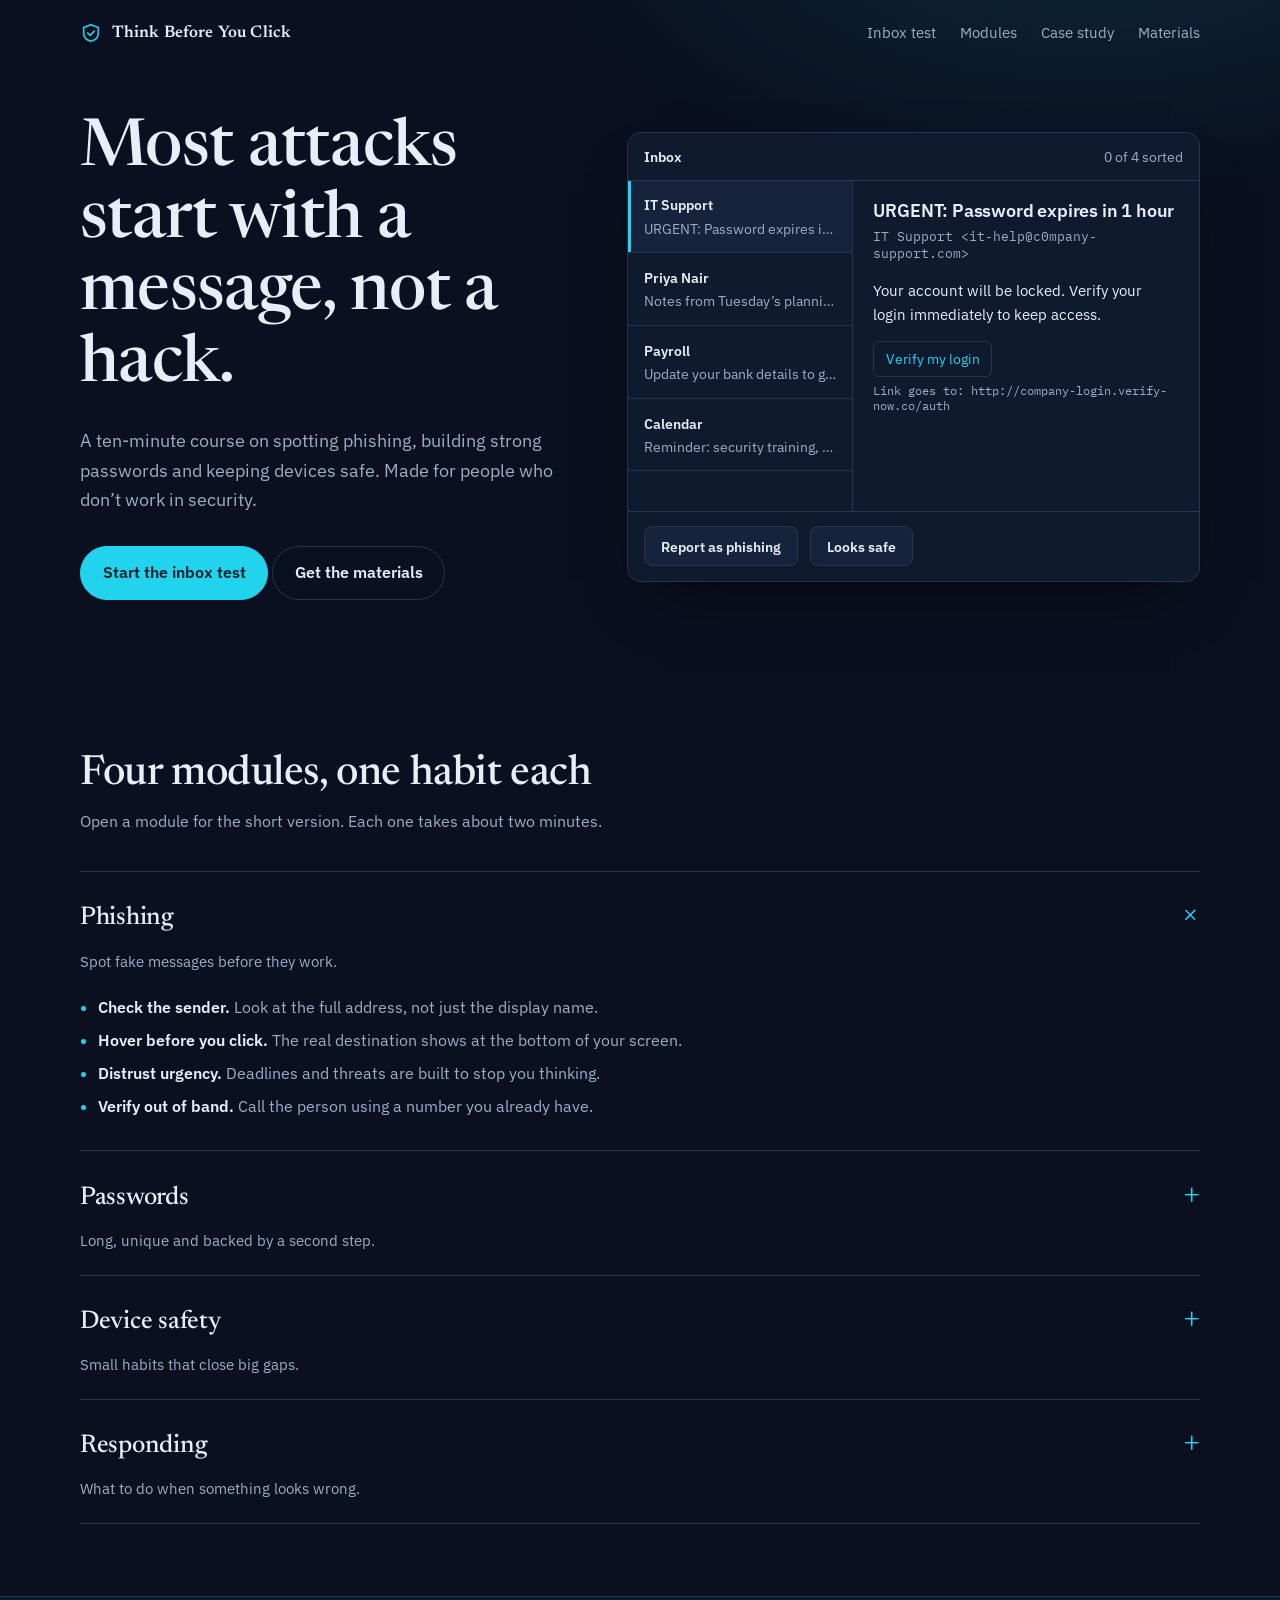
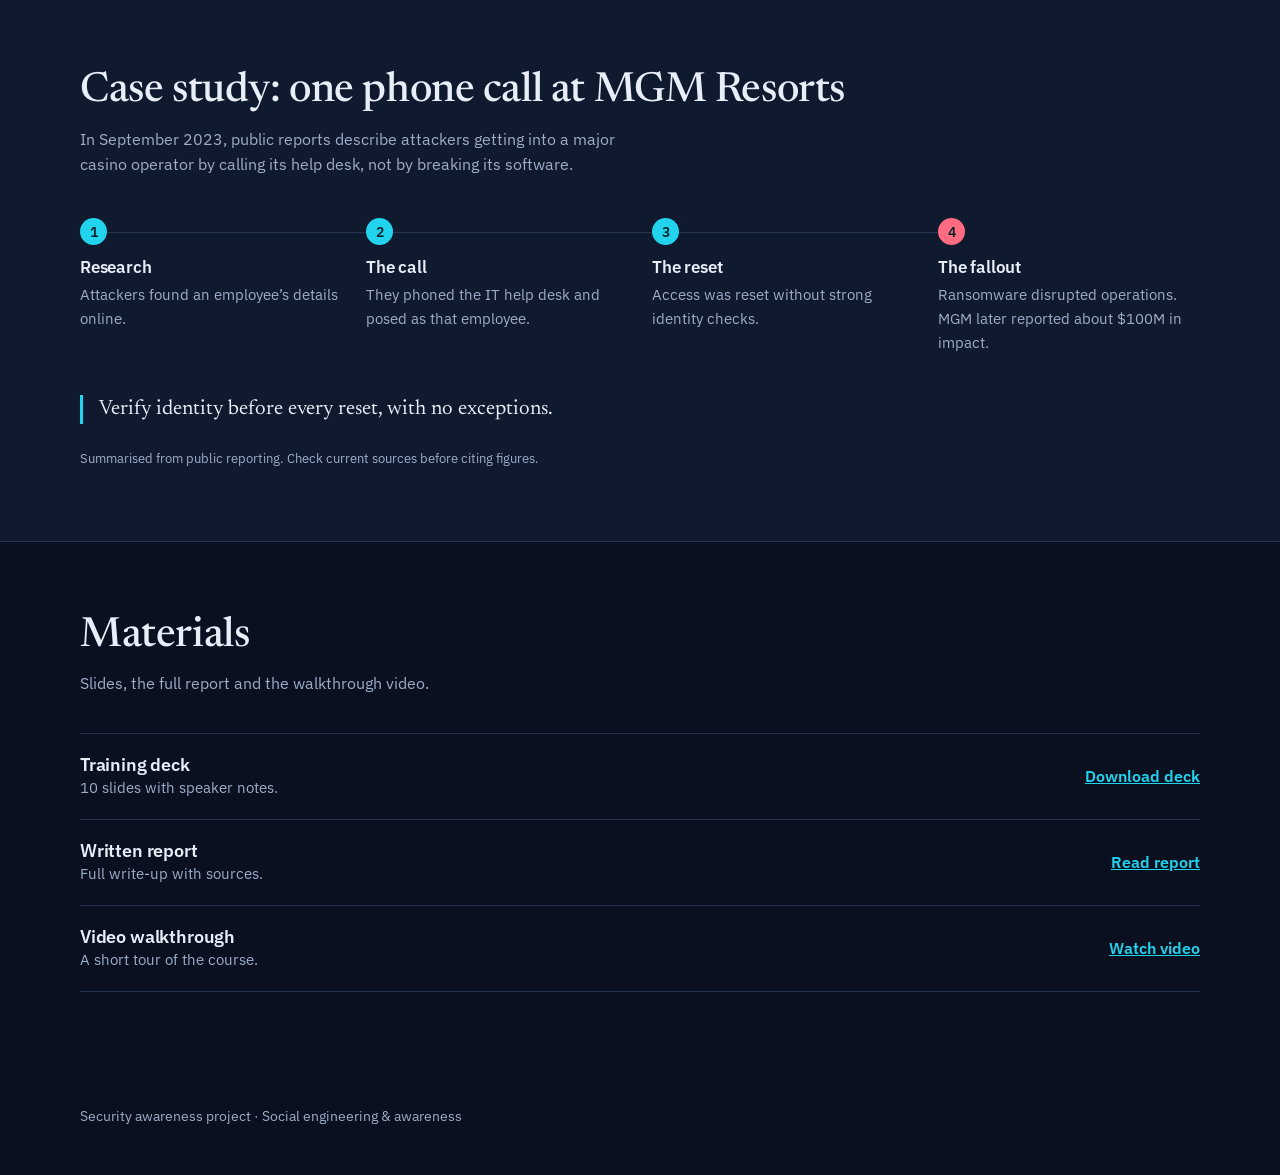
==== index.html @ d7dfd29e "Add files via upload" ====
<!DOCTYPE html>
<html lang="en">
<head>
<meta charset="utf-8">
<meta name="viewport" content="width=device-width, initial-scale=1">
<title>Think Before You Click · Security Awareness Training</title>
<meta name="description" content="A 10-minute security awareness course on phishing, passwords and device safety, built for non-technical teams.">
<link rel="preconnect" href="https://fonts.googleapis.com">
<link rel="preconnect" href="https://fonts.gstatic.com" crossorigin>
<link href="https://fonts.googleapis.com/css2?family=IBM+Plex+Mono:wght@400;500&family=IBM+Plex+Sans:wght@400;500;600&family=Newsreader:opsz,wght@6..72,400;6..72,500;6..72,600&display=swap" rel="stylesheet">
<style>
:root{
  --ink:#0A1020; --panel:#101A2F; --raise:#16233D; --line:#25344F;
  --text:#E8EEF8; --muted:#9DADC8; --cyan:#22D3EE; --warn:#FF6B81; --ok:#3DDC97;
  --serif:"Newsreader",Georgia,serif; --sans:"IBM Plex Sans",system-ui,-apple-system,"Segoe UI",sans-serif; --mono:"IBM Plex Mono",ui-monospace,Menlo,Consolas,monospace;
  color-scheme:dark;
}
*{box-sizing:border-box;margin:0}
html{scroll-behavior:smooth}
body{background:var(--ink);color:var(--text);font:400 1rem/1.6 var(--sans);-webkit-font-smoothing:antialiased}
body::before{content:"";position:fixed;inset:0;pointer-events:none;background:radial-gradient(60rem 30rem at 85% -10%,rgba(34,211,238,.12),transparent 60%)}
a{color:inherit}
:focus-visible{outline:2px solid var(--cyan);outline-offset:3px;border-radius:4px}
.wrap{width:min(1120px,100% - 2.5rem);margin-inline:auto;position:relative}
header.top{padding:1.25rem 0}
header.top .wrap{display:flex;justify-content:space-between;align-items:center;gap:1rem;flex-wrap:wrap}
.brand{font:600 1.05rem var(--serif);letter-spacing:.01em;text-decoration:none;display:flex;gap:.6rem;align-items:center}
.brand svg{width:22px;height:22px;color:var(--cyan)}
nav a{color:var(--muted);text-decoration:none;margin-left:1.5rem;font-size:.95rem}
nav a:hover{color:var(--text)}
h1,h2,h3{font-family:var(--serif);font-weight:500;letter-spacing:-.01em;line-height:1.1}
h1{font-size:clamp(2.5rem,5.4vw,4.1rem);max-width:15ch}
h2{font-size:clamp(1.9rem,3.4vw,2.6rem);margin-bottom:.75rem}
.lede{color:var(--muted);font-size:1.15rem;max-width:46ch;margin:1.5rem 0 2rem}
.btn{display:inline-block;padding:.8rem 1.35rem;border-radius:999px;font-weight:600;text-decoration:none;border:1px solid var(--line);transition:background .2s,border-color .2s}
.btn.primary{background:var(--cyan);color:#04202A;border-color:var(--cyan)}
.btn.primary:hover{background:#5BE3F5}
.btn:not(.primary):hover{border-color:var(--cyan)}
.hero{display:grid;grid-template-columns:minmax(0,1fr) minmax(0,1.15fr);gap:3rem;align-items:center;padding:3rem 0 5rem}
section{padding:4.5rem 0}
.sub{color:var(--muted);max-width:56ch;margin-bottom:2.25rem}

/* inbox */
.mail{background:var(--panel);border:1px solid var(--line);border-radius:14px;overflow:hidden;box-shadow:0 30px 60px -30px rgba(0,0,0,.7)}
.mail-head{display:flex;justify-content:space-between;padding:.75rem 1rem;border-bottom:1px solid var(--line);font-size:.9rem;color:var(--muted)}
.mail-head b{color:var(--text);font-weight:600}
.mail-main{display:grid;grid-template-columns:minmax(0,.85fr) minmax(0,1.3fr);min-height:330px}
#list{list-style:none;padding:0;border-right:1px solid var(--line)}
#list button{all:unset;box-sizing:border-box;display:block;width:100%;padding:.8rem 1rem;cursor:pointer;border-bottom:1px solid var(--line);font-size:.9rem}
#list button:hover{background:var(--raise)}
#list button[aria-selected="true"]{background:var(--raise);box-shadow:inset 3px 0 var(--cyan)}
#list b{display:block;font-weight:600}
#list span{color:var(--muted);display:block;white-space:nowrap;overflow:hidden;text-overflow:ellipsis}
#list em{font-style:normal;font-size:.8rem;font-weight:600}
#list .right{color:var(--ok)} #list .wrong{color:var(--warn)}
#view{padding:1.1rem 1.25rem}
#view h3{font:600 1.15rem var(--sans);margin-bottom:.35rem}
.addr{font:400 .8rem var(--mono);color:var(--muted);margin-bottom:1rem;overflow-wrap:anywhere}
.addr.hl,.target.hl{color:var(--warn)}
#view p{font-size:.95rem;margin-bottom:.9rem}
.link{display:inline-block;padding:.35rem .7rem;border:1px solid var(--line);border-radius:6px;font-size:.9rem;color:var(--cyan);margin-bottom:.4rem}
.target{font:400 .75rem var(--mono);color:var(--muted);overflow-wrap:anywhere}
.actions{display:flex;gap:.75rem;padding:.9rem 1rem;border-top:1px solid var(--line);flex-wrap:wrap}
.actions button{font:600 .9rem var(--sans);padding:.6rem 1rem;border-radius:8px;border:1px solid var(--line);background:var(--raise);color:var(--text);cursor:pointer}
.actions button:hover:not(:disabled){border-color:var(--cyan)}
.actions button:disabled{opacity:.4;cursor:not-allowed}
#feedback{padding:0 1.25rem;max-height:0;overflow:hidden;font-size:.92rem;transition:max-height .35s ease,padding .35s ease;background:var(--raise)}
#feedback.open{max-height:300px;padding:1rem 1.25rem}
#feedback strong.good{color:var(--ok)} #feedback strong.bad{color:var(--warn)}
#feedback ul{margin:.5rem 0 .75rem 1.1rem;color:var(--muted)}
#next{font:600 .88rem var(--sans);background:none;border:0;color:var(--cyan);cursor:pointer;padding:0;text-decoration:underline;text-underline-offset:3px}

/* modules */
.mods{border-top:1px solid var(--line)}
details{border-bottom:1px solid var(--line)}
summary{list-style:none;cursor:pointer;display:grid;grid-template-columns:minmax(0,1fr) auto;gap:1rem;padding:1.4rem 0;align-items:baseline}
summary::-webkit-details-marker{display:none}
summary h3{font-size:1.6rem}
summary small{color:var(--muted);font-size:.95rem;grid-row:2}
summary::after{content:"+";grid-row:1/3;grid-column:2;font:300 1.8rem var(--sans);color:var(--cyan);transition:transform .25s}
details[open] summary::after{transform:rotate(45deg)}
details ul{padding:0 0 1.5rem 1.1rem;max-width:62ch;color:var(--muted)}
details li{margin-bottom:.45rem}
details li::marker{color:var(--cyan)}
details strong{color:var(--text);font-weight:600}

/* case study */
.case{background:var(--panel);border-block:1px solid var(--line)}
.tl{list-style:none;padding:0;display:grid;grid-template-columns:repeat(4,1fr);gap:1.5rem;counter-reset:s;margin:2.5rem 0}
.tl li{counter-increment:s;position:relative;padding-top:2.4rem}
.tl li::before{content:counter(s);position:absolute;top:0;left:0;width:1.7rem;height:1.7rem;border-radius:50%;background:var(--cyan);color:#04202A;font:600 .85rem var(--sans);display:grid;place-items:center;z-index:1}
.tl li:last-child::before{background:var(--warn)}
.tl li::after{content:"";position:absolute;top:.85rem;left:1.7rem;right:-1.5rem;height:1px;background:var(--line)}
.tl li:last-child::after{display:none}
.tl h3{font:600 1.05rem var(--sans);margin-bottom:.3rem}
.tl p{color:var(--muted);font-size:.93rem}
.lesson{border-left:3px solid var(--cyan);padding-left:1rem;max-width:60ch;font-family:var(--serif);font-size:1.3rem;line-height:1.4}
.fine{color:var(--muted);font-size:.82rem;margin-top:1.5rem}

/* materials */
.mat{list-style:none;padding:0;border-top:1px solid var(--line)}
.mat li{display:grid;grid-template-columns:minmax(0,1fr) auto;gap:1rem;align-items:center;padding:1.2rem 0;border-bottom:1px solid var(--line)}
.mat h3{font:600 1.1rem var(--sans)}
.mat p{color:var(--muted);font-size:.92rem}
.mat a{color:var(--cyan);font-weight:600;white-space:nowrap}
footer{padding:2.5rem 0 3rem;color:var(--muted);font-size:.9rem}

@media (max-width:860px){
  .hero{grid-template-columns:1fr;gap:2.5rem;padding-top:1.5rem}
  .mail-main{grid-template-columns:1fr}
  #list{border-right:0;border-bottom:1px solid var(--line)}
  .tl{grid-template-columns:1fr;gap:1.75rem}
  .tl li{padding:0 0 0 2.6rem}
  .tl li::after{top:1.7rem;left:.85rem;right:auto;bottom:-1.75rem;width:1px;height:auto}
  nav a:first-child{margin-left:0}
}
@media (prefers-reduced-motion:reduce){*{transition:none!important;scroll-behavior:auto!important}}
</style>
</head>
<body>
<header class="top"><div class="wrap">
  <a class="brand" href="#top"><svg viewBox="0 0 24 24" fill="none" stroke="currentColor" stroke-width="1.8" aria-hidden="true"><path d="M12 3l8 3v6c0 4.5-3.2 7.8-8 9-4.8-1.2-8-4.5-8-9V6z"/><path d="M8.5 12l2.5 2.5L15.5 10" stroke-linecap="round" stroke-linejoin="round"/></svg>Think Before You Click</a>
  <nav aria-label="Primary"><a href="#test">Inbox test</a><a href="#modules">Modules</a><a href="#case">Case study</a><a href="#materials">Materials</a></nav>
</div></header>

<main id="top">
<div class="wrap hero">
  <div>
    <h1>Most attacks start with a message, not a hack.</h1>
    <p class="lede">A ten-minute course on spotting phishing, building strong passwords and keeping devices safe. Made for people who don’t work in security.</p>
    <a class="btn primary" href="#test">Start the inbox test</a> <a class="btn" href="#materials">Get the materials</a>
  </div>

  <div class="mail" id="test" role="region" aria-label="Inbox test">
    <div class="mail-head"><b>Inbox</b><span id="score" aria-live="polite">0 of 4 sorted</span></div>
    <div class="mail-main">
      <ul id="list" role="listbox" aria-label="Emails"></ul>
      <article id="view" aria-live="polite"></article>
    </div>
    <div class="actions">
      <button id="btnPhish" type="button">Report as phishing</button>
      <button id="btnSafe" type="button">Looks safe</button>
    </div>
    <div id="feedback"></div>
  </div>
</div>

<section id="modules"><div class="wrap">
  <h2>Four modules, one habit each</h2>
  <p class="sub">Open a module for the short version. Each one takes about two minutes.</p>
  <div class="mods">
    <details name="mod" open><summary><h3>Phishing</h3><small>Spot fake messages before they work.</small></summary>
      <ul><li><strong>Check the sender.</strong> Look at the full address, not just the display name.</li><li><strong>Hover before you click.</strong> The real destination shows at the bottom of your screen.</li><li><strong>Distrust urgency.</strong> Deadlines and threats are built to stop you thinking.</li><li><strong>Verify out of band.</strong> Call the person using a number you already have.</li></ul></details>
    <details name="mod"><summary><h3>Passwords</h3><small>Long, unique and backed by a second step.</small></summary>
      <ul><li><strong>Use a passphrase.</strong> Four or more random words beat a short, complex password.</li><li><strong>Never reuse.</strong> One breach should never unlock your other accounts.</li><li><strong>Use a password manager.</strong> It remembers so you don’t have to.</li><li><strong>Turn on MFA.</strong> Prefer an authenticator app over text messages.</li></ul></details>
    <details name="mod"><summary><h3>Device safety</h3><small>Small habits that close big gaps.</small></summary>
      <ul><li><strong>Install updates.</strong> They patch holes attackers already know about.</li><li><strong>Lock your screen.</strong> Every time you step away, and turn on device encryption.</li><li><strong>Careful with public Wi-Fi.</strong> Use a VPN or your phone’s hotspot.</li><li><strong>Skip unknown USB drives.</strong> A found drive is a classic trap.</li></ul></details>
    <details name="mod"><summary><h3>Responding</h3><small>What to do when something looks wrong.</small></summary>
      <ul><li><strong>Stop and don’t reply.</strong> Leave links and attachments alone.</li><li><strong>Report it fast.</strong> Use your report button or contact IT right away.</li><li><strong>Clicked already?</strong> Change the affected passwords and tell IT. There is no blame.</li></ul></details>
  </div>
</div></section>

<section id="case" class="case"><div class="wrap">
  <h2>Case study: one phone call at MGM Resorts</h2>
  <p class="sub">In September 2023, public reports describe attackers getting into a major casino operator by calling its help desk, not by breaking its software.</p>
  <ol class="tl">
    <li><h3>Research</h3><p>Attackers found an employee’s details online.</p></li>
    <li><h3>The call</h3><p>They phoned the IT help desk and posed as that employee.</p></li>
    <li><h3>The reset</h3><p>Access was reset without strong identity checks.</p></li>
    <li><h3>The fallout</h3><p>Ransomware disrupted operations. MGM later reported about $100M in impact.</p></li>
  </ol>
  <p class="lesson">Verify identity before every reset, with no exceptions.</p>
  <p class="fine">Summarised from public reporting. Check current sources before citing figures.</p>
</div></section>

<section id="materials"><div class="wrap">
  <h2>Materials</h2>
  <p class="sub">Slides, the full report and the walkthrough video.</p>
  <ul class="mat">
    <li><div><h3>Training deck</h3><p>10 slides with speaker notes.</p></div><a href="assets/Security_Awareness_Training_Deck.pptx" download>Download deck</a></li>
    <li><div><h3>Written report</h3><p>Full write-up with sources.</p></div><a href="assets/report.pdf">Read report</a></li>
    <li><div><h3>Video walkthrough</h3><p>A short tour of the course.</p></div><a href="https://www.youtube.com/" target="_blank" rel="noopener">Watch video</a></li>
  </ul>
</div></section>
</main>

<footer><div class="wrap">Security awareness project · Social engineering &amp; awareness</div></footer>

<script>
const EMAILS=[
 {from:"IT Support",addr:"it-help@c0mpany-support.com",subject:"URGENT: Password expires in 1 hour",
  body:"Your account will be locked. Verify your login immediately to keep access.",link:["Verify my login","http://company-login.verify-now.co/auth"],phish:true,
  clues:["The sender domain uses a zero in place of the letter o.","An artificial one-hour deadline pushes you to act fast.","The link goes to a site that isn’t your company’s."],hl:["addr","target"]},
 {from:"Priya Nair",addr:"priya.nair@acme.com",subject:"Notes from Tuesday’s planning",
  body:"Hi, here are the notes we agreed I’d share. Shout if I missed anything. Thanks!",link:null,phish:false,
  clues:["Known colleague on the real company domain.","You were expecting it, and it asks for nothing."],hl:[]},
 {from:"Payroll",addr:"payroll@acme-hr.net",subject:"Update your bank details to get paid",
  body:"We’re changing providers. Confirm your bank details today or your next payment may be delayed.",link:["Update details","https://acme-hr.net/payroll/update"],phish:true,
  clues:["The domain is acme-hr.net, not your company’s own.","Unexpected requests for bank details are a classic scam.","It combines a deadline with a threat to your pay."],hl:["addr"]},
 {from:"Calendar",addr:"no-reply@acme.com",subject:"Reminder: security training, Friday 10:00",
  body:"This is a reminder of the session you accepted last week. No action is needed.",link:null,phish:false,
  clues:["Real company domain and a meeting you already accepted.","No links, no urgency, nothing to enter."],hl:[]}
];
const $=id=>document.getElementById(id);
let cur=0, res=Array(EMAILS.length).fill(null);
function renderList(){
  $("list").innerHTML=EMAILS.map((e,i)=>`<li><button type="button" role="option" data-i="${i}" aria-selected="${i===cur}"><b>${e.from}</b><span>${e.subject}</span>${res[i]===null?"":res[i]?'<em class="right">Correct</em>':'<em class="wrong">Missed</em>'}</button></li>`).join("");
}
function renderView(){
  const e=EMAILS[cur], done=res[cur]!==null, show=done?e.hl:[];
  $("view").innerHTML=`<h3>${e.subject}</h3><div class="addr${show.includes("addr")?" hl":""}">${e.from} &lt;${e.addr}&gt;</div><p>${e.body}</p>`+
   (e.link?`<span class="link">${e.link[0]}</span><div class="target${show.includes("target")?" hl":""}">Link goes to: ${e.link[1]}</div>`:"");
  $("btnPhish").disabled=$("btnSafe").disabled=done;
}
function select(i){cur=i;renderList();renderView();closeFb()}
function closeFb(){const f=$("feedback");f.classList.remove("open");f.innerHTML=""}
function answer(guess){
  if(res[cur]!==null)return;
  const e=EMAILS[cur], ok=guess===e.phish; res[cur]=ok;
  const n=res.filter(r=>r!==null).length, score=res.filter(r=>r).length;
  $("score").textContent=n===4?`${score} of 4 correct`:`${n} of 4 sorted`;
  const f=$("feedback");
  f.innerHTML=`<strong class="${ok?"good":"bad"}">${ok?"Correct.":"Not quite."}</strong> This one is ${e.phish?"phishing":"legitimate"}.<ul>${e.clues.map(c=>`<li>${c}</li>`).join("")}</ul>`+
    (n<4?'<button id="next" type="button">Next email</button>':`<button id="next" type="button">Try again</button>`);
  f.classList.add("open");
  renderList();renderView();
  $("next").onclick=()=>{ if(n<4){const nx=res.findIndex(r=>r===null);select(nx);$("list").querySelector(`[data-i="${nx}"]`).focus()}else{res=Array(4).fill(null);$("score").textContent="0 of 4 sorted";select(0)} };
}
$("list").addEventListener("click",ev=>{const b=ev.target.closest("button");if(b)select(+b.dataset.i)});
$("btnPhish").onclick=()=>answer(true);
$("btnSafe").onclick=()=>answer(false);
select(0);
</script>
</body>
</html>
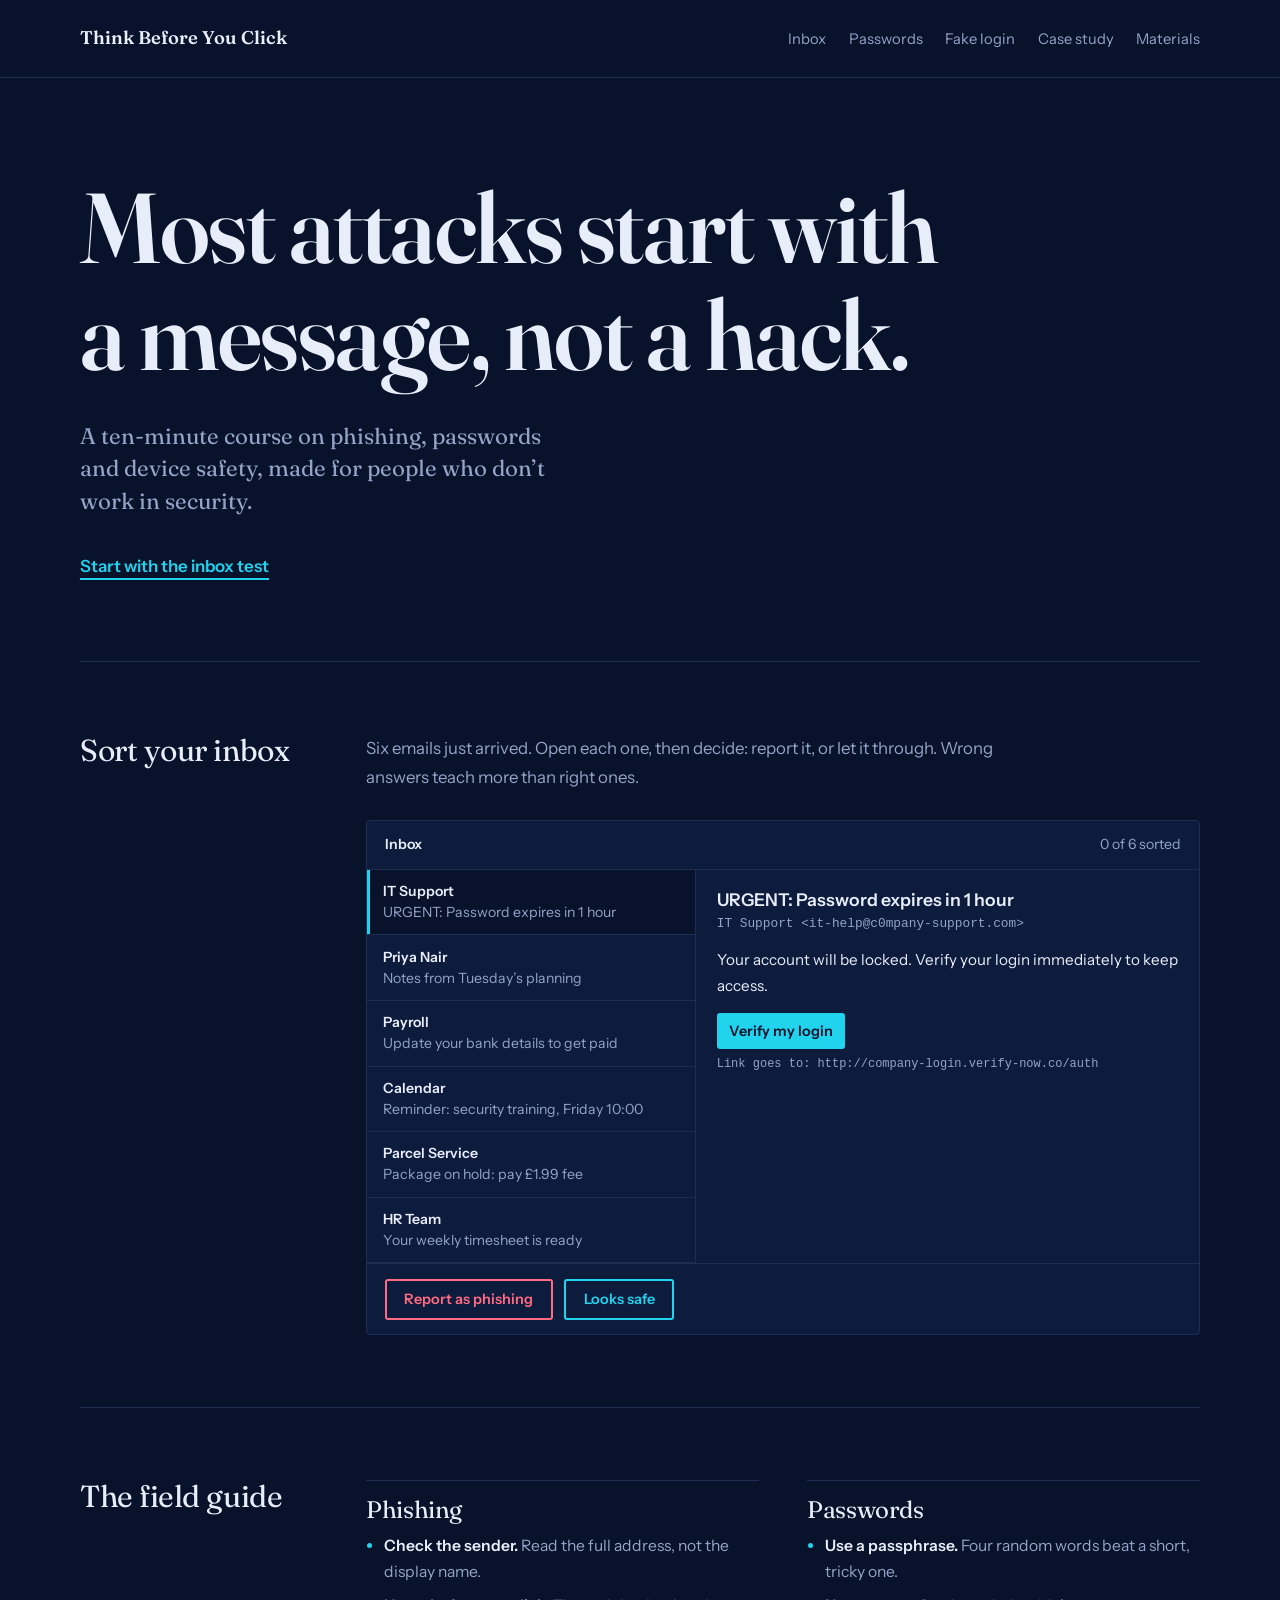
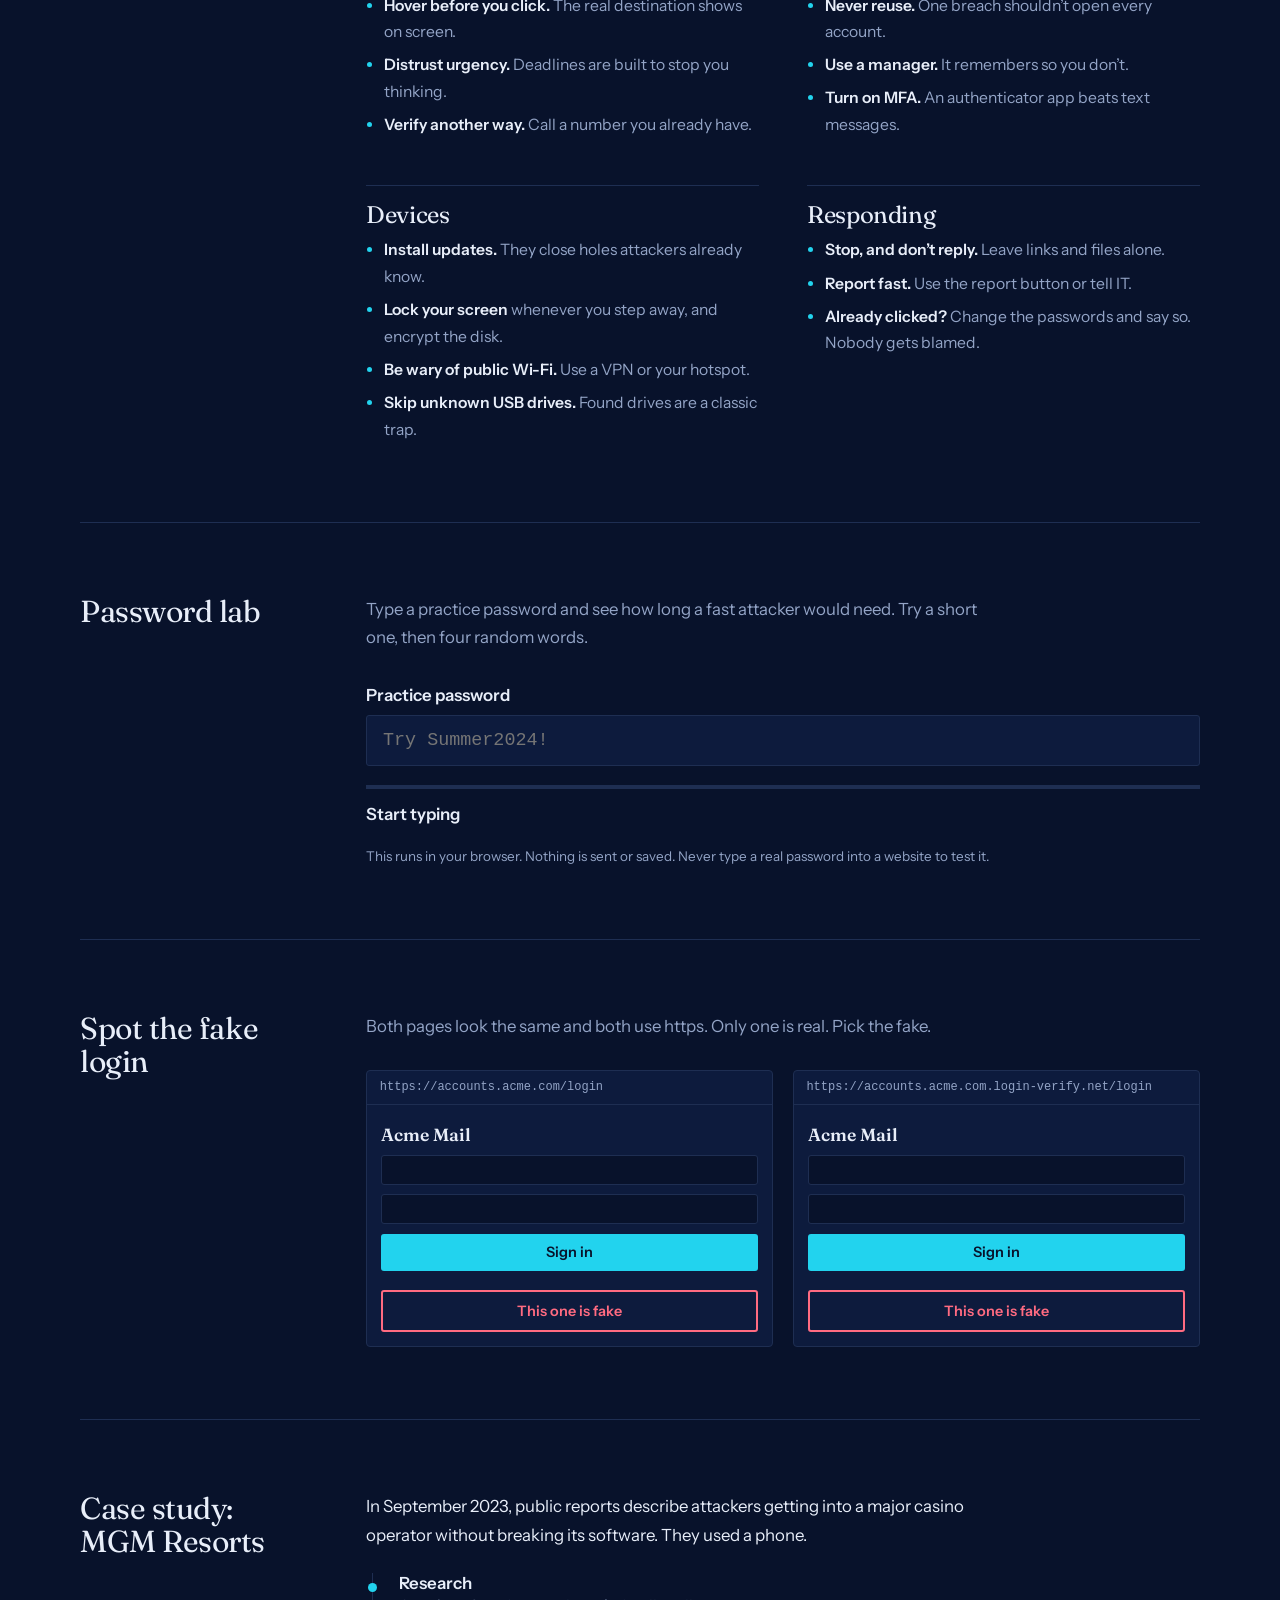
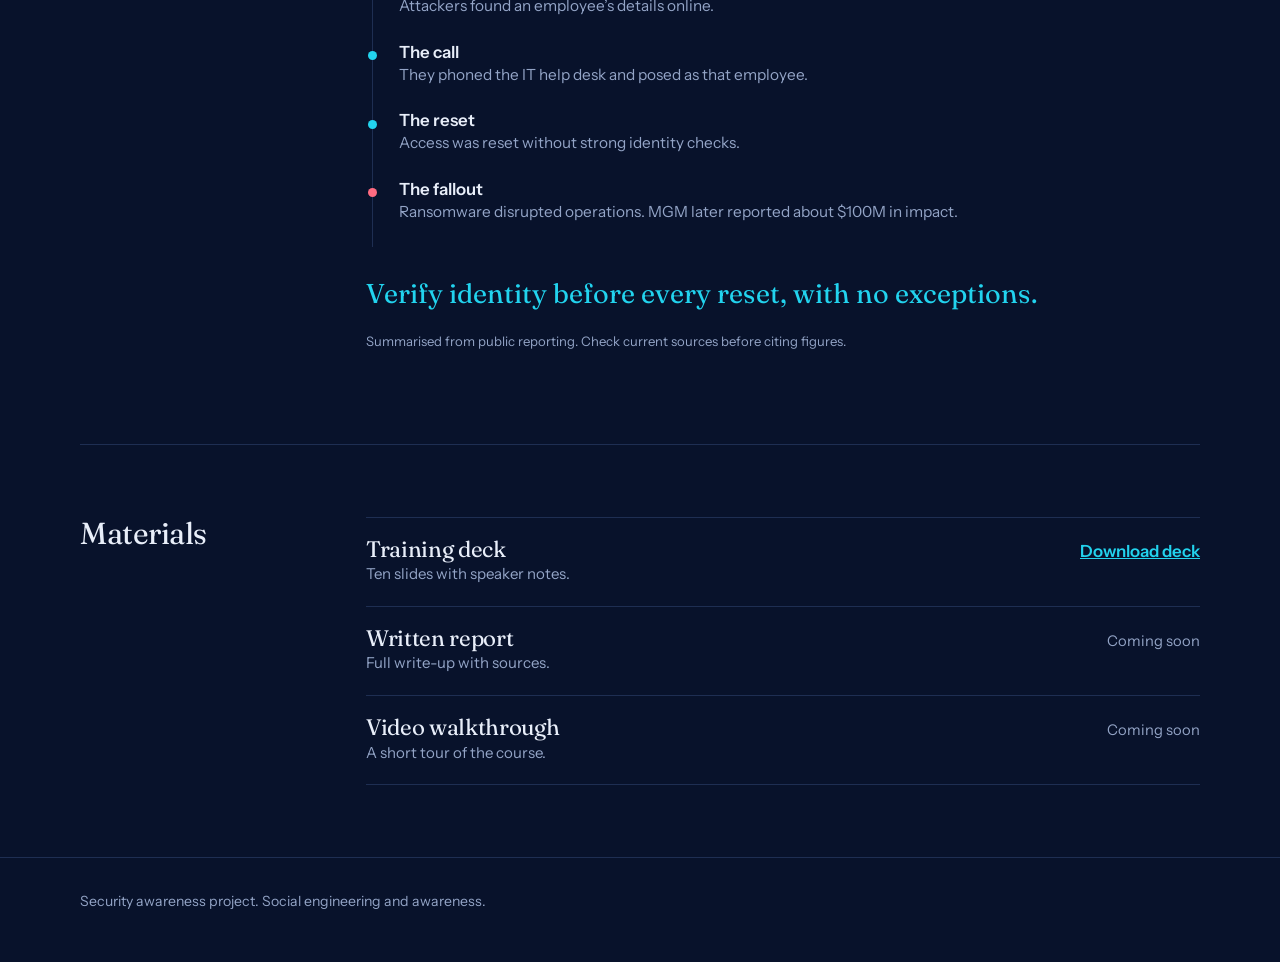
==== commit 91d2b231: "Redesign site: editorial layout, password lab, fake login challenge" ====
--- a/index.html
+++ b/index.html
@@ -3,233 +3,228 @@
 <head>
 <meta charset="utf-8">
 <meta name="viewport" content="width=device-width, initial-scale=1">
-<title>Think Before You Click · Security Awareness Training</title>
-<meta name="description" content="A 10-minute security awareness course on phishing, passwords and device safety, built for non-technical teams.">
+<title>Think Before You Click | Security Awareness Training</title>
+<meta name="description" content="A ten-minute security awareness course on phishing, passwords and device safety, built for people who don’t work in security.">
 <link rel="preconnect" href="https://fonts.googleapis.com">
 <link rel="preconnect" href="https://fonts.gstatic.com" crossorigin>
-<link href="https://fonts.googleapis.com/css2?family=IBM+Plex+Mono:wght@400;500&family=IBM+Plex+Sans:wght@400;500;600&family=Newsreader:opsz,wght@6..72,400;6..72,500;6..72,600&display=swap" rel="stylesheet">
+<link href="https://fonts.googleapis.com/css2?family=Fraunces:opsz,wght@9..144,400;9..144,600&family=Instrument+Sans:wght@400;500;600&display=swap" rel="stylesheet">
 <style>
-:root{
-  --ink:#0A1020; --panel:#101A2F; --raise:#16233D; --line:#25344F;
-  --text:#E8EEF8; --muted:#9DADC8; --cyan:#22D3EE; --warn:#FF6B81; --ok:#3DDC97;
-  --serif:"Newsreader",Georgia,serif; --sans:"IBM Plex Sans",system-ui,-apple-system,"Segoe UI",sans-serif; --mono:"IBM Plex Mono",ui-monospace,Menlo,Consolas,monospace;
-  color-scheme:dark;
-}
+:root{--bg:#08122B;--bg2:#0D1B3D;--tx:#E8EEF9;--mut:#93A4C6;--cy:#22D3EE;--line:#1E2E52;--red:#FF6B81;--ok:#3DDC97;--serif:"Fraunces",Georgia,serif;--sans:"Instrument Sans",system-ui,-apple-system,"Segoe UI",sans-serif;--mono:ui-monospace,Menlo,Consolas,monospace;color-scheme:dark}
 *{box-sizing:border-box;margin:0}
 html{scroll-behavior:smooth}
-body{background:var(--ink);color:var(--text);font:400 1rem/1.6 var(--sans);-webkit-font-smoothing:antialiased}
-body::before{content:"";position:fixed;inset:0;pointer-events:none;background:radial-gradient(60rem 30rem at 85% -10%,rgba(34,211,238,.12),transparent 60%)}
-a{color:inherit}
-:focus-visible{outline:2px solid var(--cyan);outline-offset:3px;border-radius:4px}
-.wrap{width:min(1120px,100% - 2.5rem);margin-inline:auto;position:relative}
-header.top{padding:1.25rem 0}
-header.top .wrap{display:flex;justify-content:space-between;align-items:center;gap:1rem;flex-wrap:wrap}
-.brand{font:600 1.05rem var(--serif);letter-spacing:.01em;text-decoration:none;display:flex;gap:.6rem;align-items:center}
-.brand svg{width:22px;height:22px;color:var(--cyan)}
-nav a{color:var(--muted);text-decoration:none;margin-left:1.5rem;font-size:.95rem}
-nav a:hover{color:var(--text)}
-h1,h2,h3{font-family:var(--serif);font-weight:500;letter-spacing:-.01em;line-height:1.1}
-h1{font-size:clamp(2.5rem,5.4vw,4.1rem);max-width:15ch}
-h2{font-size:clamp(1.9rem,3.4vw,2.6rem);margin-bottom:.75rem}
-.lede{color:var(--muted);font-size:1.15rem;max-width:46ch;margin:1.5rem 0 2rem}
-.btn{display:inline-block;padding:.8rem 1.35rem;border-radius:999px;font-weight:600;text-decoration:none;border:1px solid var(--line);transition:background .2s,border-color .2s}
-.btn.primary{background:var(--cyan);color:#04202A;border-color:var(--cyan)}
-.btn.primary:hover{background:#5BE3F5}
-.btn:not(.primary):hover{border-color:var(--cyan)}
-.hero{display:grid;grid-template-columns:minmax(0,1fr) minmax(0,1.15fr);gap:3rem;align-items:center;padding:3rem 0 5rem}
-section{padding:4.5rem 0}
-.sub{color:var(--muted);max-width:56ch;margin-bottom:2.25rem}
-
-/* inbox */
-.mail{background:var(--panel);border:1px solid var(--line);border-radius:14px;overflow:hidden;box-shadow:0 30px 60px -30px rgba(0,0,0,.7)}
-.mail-head{display:flex;justify-content:space-between;padding:.75rem 1rem;border-bottom:1px solid var(--line);font-size:.9rem;color:var(--muted)}
-.mail-head b{color:var(--text);font-weight:600}
-.mail-main{display:grid;grid-template-columns:minmax(0,.85fr) minmax(0,1.3fr);min-height:330px}
+body{background:var(--bg);color:var(--tx);font:400 1.05rem/1.7 var(--sans);-webkit-font-smoothing:antialiased}
+:focus-visible{outline:2px solid var(--cy);outline-offset:3px}
+.wrap{width:min(1120px,100% - 2.5rem);margin-inline:auto}
+h1,h2,h3{font-family:var(--serif);font-weight:400;letter-spacing:-.015em;line-height:1.08}
+header{padding:1.5rem 0;border-bottom:1px solid var(--line)}
+header .wrap{display:flex;justify-content:space-between;align-items:baseline;gap:1rem;flex-wrap:wrap}
+.brand{font:600 1.15rem var(--serif);color:var(--tx);text-decoration:none}
+nav a{color:var(--mut);text-decoration:none;margin-left:1.4rem;font-size:.92rem}
+nav a:hover{color:var(--cy)}
+.hero{padding:6rem 0 5rem}
+h1{font-size:clamp(2.9rem,8vw,6.2rem);max-width:15ch;font-weight:600}
+.dek{font:400 1.4rem/1.45 var(--serif);color:var(--mut);max-width:34ch;margin:2rem 0 2.2rem}
+.go{color:var(--cy);font-weight:600;text-decoration:none;border-bottom:2px solid var(--cy);padding-bottom:2px}
+.ch{display:grid;grid-template-columns:minmax(0,230px) minmax(0,1fr);gap:3.5rem;padding:4.5rem 0;border-top:1px solid var(--line)}
+.ch>h2{font-size:1.9rem;position:sticky;top:1.5rem;align-self:start}
+.ch p.in{color:var(--mut);max-width:58ch;margin-bottom:1.8rem}
+.fig{background:var(--bg2);border:1px solid var(--line);border-radius:4px}
+.mh{display:flex;justify-content:space-between;padding:.75rem 1.1rem;border-bottom:1px solid var(--line);font-size:.88rem;color:var(--mut)}
+.mh b{color:var(--tx);font-weight:600}
+.mm{display:grid;grid-template-columns:minmax(0,.85fr) minmax(0,1.3fr);min-height:370px}
 #list{list-style:none;padding:0;border-right:1px solid var(--line)}
-#list button{all:unset;box-sizing:border-box;display:block;width:100%;padding:.8rem 1rem;cursor:pointer;border-bottom:1px solid var(--line);font-size:.9rem}
-#list button:hover{background:var(--raise)}
-#list button[aria-selected="true"]{background:var(--raise);box-shadow:inset 3px 0 var(--cyan)}
+#list button{all:unset;box-sizing:border-box;display:block;width:100%;padding:.7rem 1rem;cursor:pointer;border-bottom:1px solid var(--line);font-size:.88rem;line-height:1.5}
+#list button:hover{background:var(--bg)}
+#list button[aria-selected=true]{background:var(--bg);box-shadow:inset 3px 0 var(--cy)}
 #list b{display:block;font-weight:600}
-#list span{color:var(--muted);display:block;white-space:nowrap;overflow:hidden;text-overflow:ellipsis}
-#list em{font-style:normal;font-size:.8rem;font-weight:600}
-#list .right{color:var(--ok)} #list .wrong{color:var(--warn)}
-#view{padding:1.1rem 1.25rem}
-#view h3{font:600 1.15rem var(--sans);margin-bottom:.35rem}
-.addr{font:400 .8rem var(--mono);color:var(--muted);margin-bottom:1rem;overflow-wrap:anywhere}
-.addr.hl,.target.hl{color:var(--warn)}
+#list span{color:var(--mut);display:block;white-space:nowrap;overflow:hidden;text-overflow:ellipsis}
+#list em{font-style:normal;font-size:.78rem;font-weight:600}
+.ok{color:var(--ok)}.no{color:var(--red)}
+#view{padding:1.2rem 1.3rem}
+#view h3{font:600 1.1rem var(--sans);letter-spacing:0;margin-bottom:.4rem}
+.addr{font:400 .8rem var(--mono);color:var(--mut);margin-bottom:1rem;overflow-wrap:anywhere}
+.hl{color:var(--red)!important;text-decoration:underline wavy;text-underline-offset:4px}
 #view p{font-size:.95rem;margin-bottom:.9rem}
-.link{display:inline-block;padding:.35rem .7rem;border:1px solid var(--line);border-radius:6px;font-size:.9rem;color:var(--cyan);margin-bottom:.4rem}
-.target{font:400 .75rem var(--mono);color:var(--muted);overflow-wrap:anywhere}
-.actions{display:flex;gap:.75rem;padding:.9rem 1rem;border-top:1px solid var(--line);flex-wrap:wrap}
-.actions button{font:600 .9rem var(--sans);padding:.6rem 1rem;border-radius:8px;border:1px solid var(--line);background:var(--raise);color:var(--text);cursor:pointer}
-.actions button:hover:not(:disabled){border-color:var(--cyan)}
-.actions button:disabled{opacity:.4;cursor:not-allowed}
-#feedback{padding:0 1.25rem;max-height:0;overflow:hidden;font-size:.92rem;transition:max-height .35s ease,padding .35s ease;background:var(--raise)}
-#feedback.open{max-height:300px;padding:1rem 1.25rem}
-#feedback strong.good{color:var(--ok)} #feedback strong.bad{color:var(--warn)}
-#feedback ul{margin:.5rem 0 .75rem 1.1rem;color:var(--muted)}
-#next{font:600 .88rem var(--sans);background:none;border:0;color:var(--cyan);cursor:pointer;padding:0;text-decoration:underline;text-underline-offset:3px}
-
-/* modules */
-.mods{border-top:1px solid var(--line)}
-details{border-bottom:1px solid var(--line)}
-summary{list-style:none;cursor:pointer;display:grid;grid-template-columns:minmax(0,1fr) auto;gap:1rem;padding:1.4rem 0;align-items:baseline}
-summary::-webkit-details-marker{display:none}
-summary h3{font-size:1.6rem}
-summary small{color:var(--muted);font-size:.95rem;grid-row:2}
-summary::after{content:"+";grid-row:1/3;grid-column:2;font:300 1.8rem var(--sans);color:var(--cyan);transition:transform .25s}
-details[open] summary::after{transform:rotate(45deg)}
-details ul{padding:0 0 1.5rem 1.1rem;max-width:62ch;color:var(--muted)}
-details li{margin-bottom:.45rem}
-details li::marker{color:var(--cyan)}
-details strong{color:var(--text);font-weight:600}
-
-/* case study */
-.case{background:var(--panel);border-block:1px solid var(--line)}
-.tl{list-style:none;padding:0;display:grid;grid-template-columns:repeat(4,1fr);gap:1.5rem;counter-reset:s;margin:2.5rem 0}
-.tl li{counter-increment:s;position:relative;padding-top:2.4rem}
-.tl li::before{content:counter(s);position:absolute;top:0;left:0;width:1.7rem;height:1.7rem;border-radius:50%;background:var(--cyan);color:#04202A;font:600 .85rem var(--sans);display:grid;place-items:center;z-index:1}
-.tl li:last-child::before{background:var(--warn)}
-.tl li::after{content:"";position:absolute;top:.85rem;left:1.7rem;right:-1.5rem;height:1px;background:var(--line)}
-.tl li:last-child::after{display:none}
-.tl h3{font:600 1.05rem var(--sans);margin-bottom:.3rem}
-.tl p{color:var(--muted);font-size:.93rem}
-.lesson{border-left:3px solid var(--cyan);padding-left:1rem;max-width:60ch;font-family:var(--serif);font-size:1.3rem;line-height:1.4}
-.fine{color:var(--muted);font-size:.82rem;margin-top:1.5rem}
-
-/* materials */
-.mat{list-style:none;padding:0;border-top:1px solid var(--line)}
-.mat li{display:grid;grid-template-columns:minmax(0,1fr) auto;gap:1rem;align-items:center;padding:1.2rem 0;border-bottom:1px solid var(--line)}
-.mat h3{font:600 1.1rem var(--sans)}
-.mat p{color:var(--muted);font-size:.92rem}
-.mat a{color:var(--cyan);font-weight:600;white-space:nowrap}
-footer{padding:2.5rem 0 3rem;color:var(--muted);font-size:.9rem}
-
-@media (max-width:860px){
-  .hero{grid-template-columns:1fr;gap:2.5rem;padding-top:1.5rem}
-  .mail-main{grid-template-columns:1fr}
-  #list{border-right:0;border-bottom:1px solid var(--line)}
-  .tl{grid-template-columns:1fr;gap:1.75rem}
-  .tl li{padding:0 0 0 2.6rem}
-  .tl li::after{top:1.7rem;left:.85rem;right:auto;bottom:-1.75rem;width:1px;height:auto}
-  nav a:first-child{margin-left:0}
-}
-@media (prefers-reduced-motion:reduce){*{transition:none!important;scroll-behavior:auto!important}}
+.link{display:inline-block;padding:.35rem .75rem;border-radius:3px;background:var(--cy);color:var(--bg);font-size:.9rem;font-weight:600;margin-bottom:.5rem}
+.target{font:400 .75rem var(--mono);color:var(--mut);overflow-wrap:anywhere}
+.act{display:flex;gap:.7rem;padding:.9rem 1.1rem;border-top:1px solid var(--line);flex-wrap:wrap}
+.b{font:600 .9rem var(--sans);padding:.6rem 1.1rem;border-radius:3px;border:2px solid var(--cy);background:none;color:var(--cy);cursor:pointer}
+.b:hover:not(:disabled){background:var(--cy);color:var(--bg)}
+.b.r{border-color:var(--red);color:var(--red)}
+.b.r:hover:not(:disabled){background:var(--red);color:var(--bg)}
+.b:disabled{opacity:.35;cursor:not-allowed}
+.fb{padding:0 1.3rem;max-height:0;overflow:hidden;font-size:.93rem;transition:max-height .35s,padding .35s;background:var(--bg)}
+.fb.open{max-height:340px;padding:1rem 1.3rem}
+.fb ul{margin:.5rem 0 .75rem 1.1rem;color:var(--mut)}
+.nx{font:600 .9rem var(--sans);background:none;border:0;color:var(--cy);cursor:pointer;padding:0;text-decoration:underline;text-underline-offset:3px}
+.guide{display:grid;grid-template-columns:1fr 1fr;gap:2.5rem 3rem}
+.guide h3{font-size:1.5rem;margin-bottom:.6rem;padding-top:1rem;border-top:1px solid var(--line)}
+.guide ul{padding-left:1.1rem;color:var(--mut);font-size:.98rem}
+.guide li{margin-bottom:.4rem}
+.guide li::marker{color:var(--cy)}
+.guide strong{color:var(--tx);font-weight:600}
+.pw label{display:block;font-weight:600;margin-bottom:.4rem}
+.pw input{width:100%;font:500 1.15rem var(--mono);padding:.85rem 1rem;border:1px solid var(--line);border-radius:3px;background:var(--bg2);color:var(--tx)}
+.pw input:focus{border-color:var(--cy);outline:0}
+.bar{height:4px;background:var(--line);margin:1.2rem 0 .7rem}
+#fill{height:100%;width:0;background:var(--red);transition:width .3s,background .3s}
+.res{display:flex;justify-content:space-between;gap:1rem;flex-wrap:wrap;font-weight:600}
+#tips{margin:.8rem 0 0 1.1rem;color:var(--mut);font-size:.95rem}
+.note{font-size:.84rem;color:var(--mut);margin-top:1rem}
+.pair{display:grid;grid-template-columns:1fr 1fr;gap:1.2rem}
+.fr{border:1px solid var(--line);border-radius:4px;background:var(--bg2);overflow:hidden;display:flex;flex-direction:column}
+.url{font:400 .75rem var(--mono);padding:.6rem .8rem;border-bottom:1px solid var(--line);color:var(--mut);overflow-wrap:anywhere}
+.pane{padding:1.2rem .9rem;display:grid;gap:.6rem}
+.pane b{font:600 1.1rem var(--serif)}
+.pane i{height:30px;border:1px solid var(--line);border-radius:3px;background:var(--bg)}
+.pane u{text-decoration:none;background:var(--cy);color:var(--bg);text-align:center;font-weight:600;padding:.4rem;border-radius:3px;font-size:.9rem}
+.fr .b{margin:0 .9rem .9rem}
+.story p{max-width:60ch;margin-bottom:1.2rem}
+.pull{font:400 1.7rem/1.3 var(--serif);color:var(--cy);max-width:24ch;margin:1.8rem 0}
+.tl{list-style:none;padding:0;border-left:1px solid var(--line);margin:1.5rem 0 1.5rem .4rem}
+.tl li{position:relative;padding:0 0 1.4rem 1.6rem;max-width:56ch}
+.tl li::before{content:"";position:absolute;left:-5px;top:.6rem;width:9px;height:9px;border-radius:50%;background:var(--cy)}
+.tl li:last-child::before{background:var(--red)}
+.tl h3{font:600 1.05rem var(--sans);letter-spacing:0}
+.tl p{color:var(--mut);font-size:.96rem;margin:0}
+.fine{color:var(--mut);font-size:.82rem}
+.mat{list-style:none;padding:0}
+.mat li{display:flex;justify-content:space-between;gap:1rem;align-items:baseline;padding:1.2rem 0;border-top:1px solid var(--line)}
+.mat li:last-child{border-bottom:1px solid var(--line)}
+.mat h3{font-size:1.4rem}
+.mat p{color:var(--mut);font-size:.94rem}
+.mat a{color:var(--cy);font-weight:600;white-space:nowrap}
+.mat span{color:var(--mut);font-size:.92rem;white-space:nowrap}
+footer{border-top:1px solid var(--line);padding:2rem 0 3rem;color:var(--mut);font-size:.88rem}
+@media(max-width:860px){.ch{grid-template-columns:1fr;gap:1.2rem;padding:3.2rem 0}.ch>h2{position:static}.mm,.pair,.guide{grid-template-columns:1fr}#list{border-right:0;border-bottom:1px solid var(--line)}.hero{padding:3.5rem 0}nav a:first-child{margin-left:0}}
+@media(prefers-reduced-motion:reduce){*{transition:none!important;scroll-behavior:auto!important}}
 </style>
 </head>
 <body>
-<header class="top"><div class="wrap">
-  <a class="brand" href="#top"><svg viewBox="0 0 24 24" fill="none" stroke="currentColor" stroke-width="1.8" aria-hidden="true"><path d="M12 3l8 3v6c0 4.5-3.2 7.8-8 9-4.8-1.2-8-4.5-8-9V6z"/><path d="M8.5 12l2.5 2.5L15.5 10" stroke-linecap="round" stroke-linejoin="round"/></svg>Think Before You Click</a>
-  <nav aria-label="Primary"><a href="#test">Inbox test</a><a href="#modules">Modules</a><a href="#case">Case study</a><a href="#materials">Materials</a></nav>
-</div></header>
+<header><div class="wrap"><a class="brand" href="#top">Think Before You Click</a>
+<nav aria-label="Primary"><a href="#test">Inbox</a><a href="#passwords">Passwords</a><a href="#login">Fake login</a><a href="#case">Case study</a><a href="#materials">Materials</a></nav></div></header>
 
 <main id="top">
 <div class="wrap hero">
-  <div>
-    <h1>Most attacks start with a message, not a hack.</h1>
-    <p class="lede">A ten-minute course on spotting phishing, building strong passwords and keeping devices safe. Made for people who don’t work in security.</p>
-    <a class="btn primary" href="#test">Start the inbox test</a> <a class="btn" href="#materials">Get the materials</a>
+  <h1>Most attacks start with a message, not a hack.</h1>
+  <p class="dek">A ten-minute course on phishing, passwords and device safety, made for people who don’t work in security.</p>
+  <a class="go" href="#test">Start with the inbox test</a>
+</div>
+
+<div class="wrap">
+<section class="ch" id="test"><h2>Sort your inbox</h2><div>
+  <p class="in">Six emails just arrived. Open each one, then decide: report it, or let it through. Wrong answers teach more than right ones.</p>
+  <div class="fig" role="region" aria-label="Inbox test">
+    <div class="mh"><b>Inbox</b><span id="score" aria-live="polite">0 of 6 sorted</span></div>
+    <div class="mm"><ul id="list" role="listbox" aria-label="Emails"></ul><article id="view" aria-live="polite"></article></div>
+    <div class="act"><button class="b r" id="bp" type="button">Report as phishing</button><button class="b" id="bs" type="button">Looks safe</button></div>
+    <div class="fb" id="fb"></div>
   </div>
-
-  <div class="mail" id="test" role="region" aria-label="Inbox test">
-    <div class="mail-head"><b>Inbox</b><span id="score" aria-live="polite">0 of 4 sorted</span></div>
-    <div class="mail-main">
-      <ul id="list" role="listbox" aria-label="Emails"></ul>
-      <article id="view" aria-live="polite"></article>
-    </div>
-    <div class="actions">
-      <button id="btnPhish" type="button">Report as phishing</button>
-      <button id="btnSafe" type="button">Looks safe</button>
-    </div>
-    <div id="feedback"></div>
-  </div>
-</div>
-
-<section id="modules"><div class="wrap">
-  <h2>Four modules, one habit each</h2>
-  <p class="sub">Open a module for the short version. Each one takes about two minutes.</p>
-  <div class="mods">
-    <details name="mod" open><summary><h3>Phishing</h3><small>Spot fake messages before they work.</small></summary>
-      <ul><li><strong>Check the sender.</strong> Look at the full address, not just the display name.</li><li><strong>Hover before you click.</strong> The real destination shows at the bottom of your screen.</li><li><strong>Distrust urgency.</strong> Deadlines and threats are built to stop you thinking.</li><li><strong>Verify out of band.</strong> Call the person using a number you already have.</li></ul></details>
-    <details name="mod"><summary><h3>Passwords</h3><small>Long, unique and backed by a second step.</small></summary>
-      <ul><li><strong>Use a passphrase.</strong> Four or more random words beat a short, complex password.</li><li><strong>Never reuse.</strong> One breach should never unlock your other accounts.</li><li><strong>Use a password manager.</strong> It remembers so you don’t have to.</li><li><strong>Turn on MFA.</strong> Prefer an authenticator app over text messages.</li></ul></details>
-    <details name="mod"><summary><h3>Device safety</h3><small>Small habits that close big gaps.</small></summary>
-      <ul><li><strong>Install updates.</strong> They patch holes attackers already know about.</li><li><strong>Lock your screen.</strong> Every time you step away, and turn on device encryption.</li><li><strong>Careful with public Wi-Fi.</strong> Use a VPN or your phone’s hotspot.</li><li><strong>Skip unknown USB drives.</strong> A found drive is a classic trap.</li></ul></details>
-    <details name="mod"><summary><h3>Responding</h3><small>What to do when something looks wrong.</small></summary>
-      <ul><li><strong>Stop and don’t reply.</strong> Leave links and attachments alone.</li><li><strong>Report it fast.</strong> Use your report button or contact IT right away.</li><li><strong>Clicked already?</strong> Change the affected passwords and tell IT. There is no blame.</li></ul></details>
-  </div>
-</div></section>
-
-<section id="case" class="case"><div class="wrap">
-  <h2>Case study: one phone call at MGM Resorts</h2>
-  <p class="sub">In September 2023, public reports describe attackers getting into a major casino operator by calling its help desk, not by breaking its software.</p>
+</div></section>
+
+<section class="ch" id="guide"><h2>The field guide</h2><div class="guide">
+  <div><h3>Phishing</h3><ul><li><strong>Check the sender.</strong> Read the full address, not the display name.</li><li><strong>Hover before you click.</strong> The real destination shows on screen.</li><li><strong>Distrust urgency.</strong> Deadlines are built to stop you thinking.</li><li><strong>Verify another way.</strong> Call a number you already have.</li></ul></div>
+  <div><h3>Passwords</h3><ul><li><strong>Use a passphrase.</strong> Four random words beat a short, tricky one.</li><li><strong>Never reuse.</strong> One breach shouldn’t open every account.</li><li><strong>Use a manager.</strong> It remembers so you don’t.</li><li><strong>Turn on MFA.</strong> An authenticator app beats text messages.</li></ul></div>
+  <div><h3>Devices</h3><ul><li><strong>Install updates.</strong> They close holes attackers already know.</li><li><strong>Lock your screen</strong> whenever you step away, and encrypt the disk.</li><li><strong>Be wary of public Wi-Fi.</strong> Use a VPN or your hotspot.</li><li><strong>Skip unknown USB drives.</strong> Found drives are a classic trap.</li></ul></div>
+  <div><h3>Responding</h3><ul><li><strong>Stop, and don’t reply.</strong> Leave links and files alone.</li><li><strong>Report fast.</strong> Use the report button or tell IT.</li><li><strong>Already clicked?</strong> Change the passwords and say so. Nobody gets blamed.</li></ul></div>
+</div></section>
+
+<section class="ch" id="passwords"><h2>Password lab</h2><div class="pw">
+  <p class="in">Type a practice password and see how long a fast attacker would need. Try a short one, then four random words.</p>
+  <label for="pw">Practice password</label>
+  <input id="pw" type="text" autocomplete="off" spellcheck="false" placeholder="Try Summer2024!">
+  <div class="bar" aria-hidden="true"><div id="fill"></div></div>
+  <div class="res" aria-live="polite"><span id="lvl">Start typing</span><span id="time"></span></div>
+  <ul id="tips"></ul>
+  <p class="note">This runs in your browser. Nothing is sent or saved. Never type a real password into a website to test it.</p>
+</div></section>
+
+<section class="ch" id="login"><h2>Spot the fake login</h2><div>
+  <p class="in">Both pages look the same and both use https. Only one is real. Pick the fake.</p>
+  <div class="pair" id="pair"></div>
+  <div class="fb" id="fb2"></div>
+</div></section>
+
+<section class="ch" id="case"><h2>Case study: MGM Resorts</h2><div class="story">
+  <p>In September 2023, public reports describe attackers getting into a major casino operator without breaking its software. They used a phone.</p>
   <ol class="tl">
     <li><h3>Research</h3><p>Attackers found an employee’s details online.</p></li>
     <li><h3>The call</h3><p>They phoned the IT help desk and posed as that employee.</p></li>
     <li><h3>The reset</h3><p>Access was reset without strong identity checks.</p></li>
     <li><h3>The fallout</h3><p>Ransomware disrupted operations. MGM later reported about $100M in impact.</p></li>
   </ol>
-  <p class="lesson">Verify identity before every reset, with no exceptions.</p>
+  <p class="pull">Verify identity before every reset, with no exceptions.</p>
   <p class="fine">Summarised from public reporting. Check current sources before citing figures.</p>
 </div></section>
 
-<section id="materials"><div class="wrap">
-  <h2>Materials</h2>
-  <p class="sub">Slides, the full report and the walkthrough video.</p>
+<section class="ch" id="materials"><h2>Materials</h2>
   <ul class="mat">
-    <li><div><h3>Training deck</h3><p>10 slides with speaker notes.</p></div><a href="assets/Security_Awareness_Training_Deck.pptx" download>Download deck</a></li>
-    <li><div><h3>Written report</h3><p>Full write-up with sources.</p></div><a href="assets/report.pdf">Read report</a></li>
-    <li><div><h3>Video walkthrough</h3><p>A short tour of the course.</p></div><a href="https://www.youtube.com/" target="_blank" rel="noopener">Watch video</a></li>
+    <li><div><h3>Training deck</h3><p>Ten slides with speaker notes.</p></div><a href="Security_Awareness_Training_Deck.pptx" download>Download deck</a></li>
+    <li><div><h3>Written report</h3><p>Full write-up with sources.</p></div><span>Coming soon</span></li>
+    <li><div><h3>Video walkthrough</h3><p>A short tour of the course.</p></div><span>Coming soon</span></li>
   </ul>
-</div></section>
+</section>
+</div>
 </main>
-
-<footer><div class="wrap">Security awareness project · Social engineering &amp; awareness</div></footer>
+<footer><div class="wrap">Security awareness project. Social engineering and awareness.</div></footer>
 
 <script>
-const EMAILS=[
- {from:"IT Support",addr:"it-help@c0mpany-support.com",subject:"URGENT: Password expires in 1 hour",
-  body:"Your account will be locked. Verify your login immediately to keep access.",link:["Verify my login","http://company-login.verify-now.co/auth"],phish:true,
-  clues:["The sender domain uses a zero in place of the letter o.","An artificial one-hour deadline pushes you to act fast.","The link goes to a site that isn’t your company’s."],hl:["addr","target"]},
- {from:"Priya Nair",addr:"priya.nair@acme.com",subject:"Notes from Tuesday’s planning",
-  body:"Hi, here are the notes we agreed I’d share. Shout if I missed anything. Thanks!",link:null,phish:false,
-  clues:["Known colleague on the real company domain.","You were expecting it, and it asks for nothing."],hl:[]},
- {from:"Payroll",addr:"payroll@acme-hr.net",subject:"Update your bank details to get paid",
-  body:"We’re changing providers. Confirm your bank details today or your next payment may be delayed.",link:["Update details","https://acme-hr.net/payroll/update"],phish:true,
-  clues:["The domain is acme-hr.net, not your company’s own.","Unexpected requests for bank details are a classic scam.","It combines a deadline with a threat to your pay."],hl:["addr"]},
- {from:"Calendar",addr:"no-reply@acme.com",subject:"Reminder: security training, Friday 10:00",
-  body:"This is a reminder of the session you accepted last week. No action is needed.",link:null,phish:false,
-  clues:["Real company domain and a meeting you already accepted.","No links, no urgency, nothing to enter."],hl:[]}
+const E=[
+{f:"IT Support",a:"it-help@c0mpany-support.com",s:"URGENT: Password expires in 1 hour",b:"Your account will be locked. Verify your login immediately to keep access.",l:["Verify my login","http://company-login.verify-now.co/auth"],p:1,c:["The sender domain uses a zero in place of the letter o.","An artificial one-hour deadline pushes you to act fast.","The link goes to a site that isn’t your company’s."],h:["a","t"]},
+{f:"Priya Nair",a:"priya.nair@acme.com",s:"Notes from Tuesday’s planning",b:"Hi, here are the notes we agreed I’d share. Shout if I missed anything. Thanks!",l:0,p:0,c:["A known colleague on the real company domain.","You were expecting it, and it asks for nothing."],h:[]},
+{f:"Payroll",a:"payroll@acme-hr.net",s:"Update your bank details to get paid",b:"We’re changing providers. Confirm your bank details today or your next payment may be delayed.",l:["Update details","https://acme-hr.net/payroll/update"],p:1,c:["The domain is acme-hr.net, not your company’s own.","Unexpected requests for bank details are a classic scam.","It pairs a deadline with a threat to your pay."],h:["a","t"]},
+{f:"Calendar",a:"no-reply@acme.com",s:"Reminder: security training, Friday 10:00",b:"This is a reminder of the session you accepted last week. No action is needed.",l:0,p:0,c:["Real company domain and a meeting you already accepted.","No links, no urgency, nothing to enter."],h:[]},
+{f:"Parcel Service",a:"redelivery@parcel-track.help",s:"Package on hold: pay £1.99 fee",b:"We couldn’t deliver your parcel. Pay a small fee within 24 hours or it will be returned.",l:["Pay redelivery fee","http://parcel-track.help/pay"],p:1,c:["You weren’t expecting a parcel.","A tiny fee is a trick to capture your card details.","The sender and link use an odd .help domain."],h:["a","t"]},
+{f:"HR Team",a:"hr@acme.com",s:"Your weekly timesheet is ready",b:"Your timesheet for this week is ready to review in the usual place.",l:["Open timesheet","https://intranet.acme.com/timesheet"],p:0,c:["The sender and link both use the real company domain.","It’s a routine message you expect every week.","Not every link is bad. Check where it really goes."],h:[]}
 ];
-const $=id=>document.getElementById(id);
-let cur=0, res=Array(EMAILS.length).fill(null);
-function renderList(){
-  $("list").innerHTML=EMAILS.map((e,i)=>`<li><button type="button" role="option" data-i="${i}" aria-selected="${i===cur}"><b>${e.from}</b><span>${e.subject}</span>${res[i]===null?"":res[i]?'<em class="right">Correct</em>':'<em class="wrong">Missed</em>'}</button></li>`).join("");
-}
-function renderView(){
-  const e=EMAILS[cur], done=res[cur]!==null, show=done?e.hl:[];
-  $("view").innerHTML=`<h3>${e.subject}</h3><div class="addr${show.includes("addr")?" hl":""}">${e.from} &lt;${e.addr}&gt;</div><p>${e.body}</p>`+
-   (e.link?`<span class="link">${e.link[0]}</span><div class="target${show.includes("target")?" hl":""}">Link goes to: ${e.link[1]}</div>`:"");
-  $("btnPhish").disabled=$("btnSafe").disabled=done;
-}
-function select(i){cur=i;renderList();renderView();closeFb()}
-function closeFb(){const f=$("feedback");f.classList.remove("open");f.innerHTML=""}
-function answer(guess){
-  if(res[cur]!==null)return;
-  const e=EMAILS[cur], ok=guess===e.phish; res[cur]=ok;
-  const n=res.filter(r=>r!==null).length, score=res.filter(r=>r).length;
-  $("score").textContent=n===4?`${score} of 4 correct`:`${n} of 4 sorted`;
-  const f=$("feedback");
-  f.innerHTML=`<strong class="${ok?"good":"bad"}">${ok?"Correct.":"Not quite."}</strong> This one is ${e.phish?"phishing":"legitimate"}.<ul>${e.clues.map(c=>`<li>${c}</li>`).join("")}</ul>`+
-    (n<4?'<button id="next" type="button">Next email</button>':`<button id="next" type="button">Try again</button>`);
-  f.classList.add("open");
-  renderList();renderView();
-  $("next").onclick=()=>{ if(n<4){const nx=res.findIndex(r=>r===null);select(nx);$("list").querySelector(`[data-i="${nx}"]`).focus()}else{res=Array(4).fill(null);$("score").textContent="0 of 4 sorted";select(0)} };
-}
-$("list").addEventListener("click",ev=>{const b=ev.target.closest("button");if(b)select(+b.dataset.i)});
-$("btnPhish").onclick=()=>answer(true);
-$("btnSafe").onclick=()=>answer(false);
-select(0);
+const $=id=>document.getElementById(id),N=E.length;
+let cur=0,res=Array(N).fill(null);
+function list(){$("list").innerHTML=E.map((e,i)=>`<li><button type="button" role="option" data-i="${i}" aria-selected="${i===cur}"><b>${e.f}</b><span>${e.s}</span>${res[i]===null?"":res[i]?'<em class="ok">Correct</em>':'<em class="no">Missed</em>'}</button></li>`).join("")}
+function view(){const e=E[cur],d=res[cur]!==null,h=d?e.h:[];
+$("view").innerHTML=`<h3>${e.s}</h3><div class="addr${h.includes("a")?" hl":""}">${e.f} &lt;${e.a}&gt;</div><p>${e.b}</p>`+(e.l?`<span class="link">${e.l[0]}</span><div class="target${h.includes("t")?" hl":""}">Link goes to: ${e.l[1]}</div>`:"");
+$("bp").disabled=$("bs").disabled=d}
+function pick(i){cur=i;list();view();$("fb").classList.remove("open");$("fb").innerHTML=""}
+function msg(s){return s>=6?"Perfect. You’d make a great human firewall.":s>=4?"Solid instincts. Review the clues you missed.":"Phishing is built to fool people, so don’t worry. Run it again and watch the sender and link."}
+function ans(g){if(res[cur]!==null)return;const e=E[cur],ok=g===e.p;res[cur]=ok;
+const n=res.filter(r=>r!==null).length,sc=res.filter(r=>r).length,end=n===N;
+$("score").textContent=end?sc+" of "+N+" correct":n+" of "+N+" sorted";
+$("fb").innerHTML=`<strong class="${ok?"ok":"no"}">${ok?"Correct.":"Not quite."}</strong> This one is ${e.p?"phishing":"legitimate"}.<ul>${e.c.map(c=>`<li>${c}</li>`).join("")}</ul>`+(end?`<p><strong>${sc} of ${N}.</strong> ${msg(sc)}</p><button class="nx" id="next" type="button">Try again</button>`:'<button class="nx" id="next" type="button">Next email</button>');
+$("fb").classList.add("open");list();view();
+$("next").onclick=()=>{if(end){res=Array(N).fill(null);$("score").textContent="0 of "+N+" sorted";pick(0)}else{const x=res.findIndex(r=>r===null);pick(x);$("list").querySelector(`[data-i="${x}"]`).focus()}}}
+$("list").addEventListener("click",ev=>{const b=ev.target.closest("button");if(b)pick(+b.dataset.i)});
+$("bp").onclick=()=>ans(1);$("bs").onclick=()=>ans(0);pick(0);
+
+const COMMON=["password","123456","qwerty","letmein","welcome","admin","iloveyou","abc123","monkey","dragon","football","111111"];
+function rate(p){let pool=0;if(/[a-z]/.test(p))pool+=26;if(/[A-Z]/.test(p))pool+=26;if(/\d/.test(p))pool+=10;if(/[^A-Za-z0-9]/.test(p))pool+=32;
+let bits=p.length*Math.log2(pool||1);const lo=p.toLowerCase();
+if(COMMON.some(c=>lo.includes(c)))bits=Math.min(bits,22);
+if(/^(.)\1+$/.test(p))bits=Math.min(bits,10);
+if(/(0123|1234|2345|abcd|qwer)/i.test(p))bits-=10;
+return Math.max(bits,1)}
+function dur(s){if(s<1)return"instantly";if(s<60)return Math.round(s)+" seconds";if(s<3600)return Math.round(s/60)+" minutes";if(s<86400)return Math.round(s/3600)+" hours";if(s<2.6e6)return Math.round(s/86400)+" days";if(s<3.15e7)return Math.round(s/2.6e6)+" months";if(s<3.15e9)return Math.round(s/3.15e7)+" years";return"centuries or more"}
+$("pw").addEventListener("input",ev=>{const p=ev.target.value,f=$("fill"),t=$("tips");
+if(!p){f.style.width="0";$("lvl").textContent="Start typing";$("time").textContent="";t.innerHTML="";return}
+const b=rate(p),secs=Math.pow(2,b)/2/1e10,lv=b<35?["Weak","var(--red)"]:b<60?["Fair","#F0B429"]:b<80?["Strong","var(--ok)"]:["Excellent","var(--ok)"];
+f.style.width=Math.min(b/90,1)*100+"%";f.style.background=lv[1];
+$("lvl").textContent=lv[0];$("time").textContent="Cracked in: "+dur(secs);
+const tips=[];if(p.length<12)tips.push("Aim for 12 or more characters. Length matters most.");
+if(COMMON.some(c=>p.toLowerCase().includes(c)))tips.push("It contains a very common word or pattern.");
+if(/^[a-z]+$/i.test(p)&&p.length<16)tips.push("Try several random words joined together.");
+if(!tips.length)tips.push("Nice. Make it unique for every account and turn on MFA.");
+t.innerHTML=tips.map(x=>`<li>${x}</li>`).join("")});
+
+const L=[
+{u:["https://accounts.acme.com/login","https://accounts.acme.com.login-verify.net/login"],fake:1,why:"Read an address up to the first single slash and work backwards. The real domain here is login-verify.net. “accounts.acme.com” is just a subdomain placed in front to fool you."},
+{u:["https://mail.acrne.com/login","https://mail.acme.com/login"],fake:0,why:"The letters “rn” stand in for “m”, so it reads acrne, not acme. Lookalike letters are easy to miss at a glance."}];
+let r=0;
+function round(){const q=L[r];$("fb2").classList.remove("open");$("fb2").innerHTML="";
+$("pair").innerHTML=q.u.map((u,i)=>`<div class="fr"><div class="url">${u}</div><div class="pane"><b>Acme Mail</b><i></i><i></i><u>Sign in</u></div><button class="b r" type="button" data-i="${i}">This one is fake</button></div>`).join("")}
+$("pair").addEventListener("click",ev=>{const b=ev.target.closest("button");if(!b)return;
+const q=L[r],ok=+b.dataset.i===q.fake,last=r===L.length-1;
+$("pair").querySelectorAll("button").forEach(x=>x.disabled=true);
+$("fb2").innerHTML=`<strong class="${ok?"ok":"no"}">${ok?"Correct.":"Not quite."}</strong> The fake is the ${q.fake?"second":"first"} page.<p style="margin:.5rem 0;color:var(--mut)">${q.why} A padlock only shows the connection is encrypted, not that the site is honest.</p><button class="nx" id="n2" type="button">${last?"Play again":"Next round"}</button>`;
+$("fb2").classList.add("open");$("n2").onclick=()=>{r=last?0:r+1;round()}});
+round();
 </script>
 </body>
 </html>
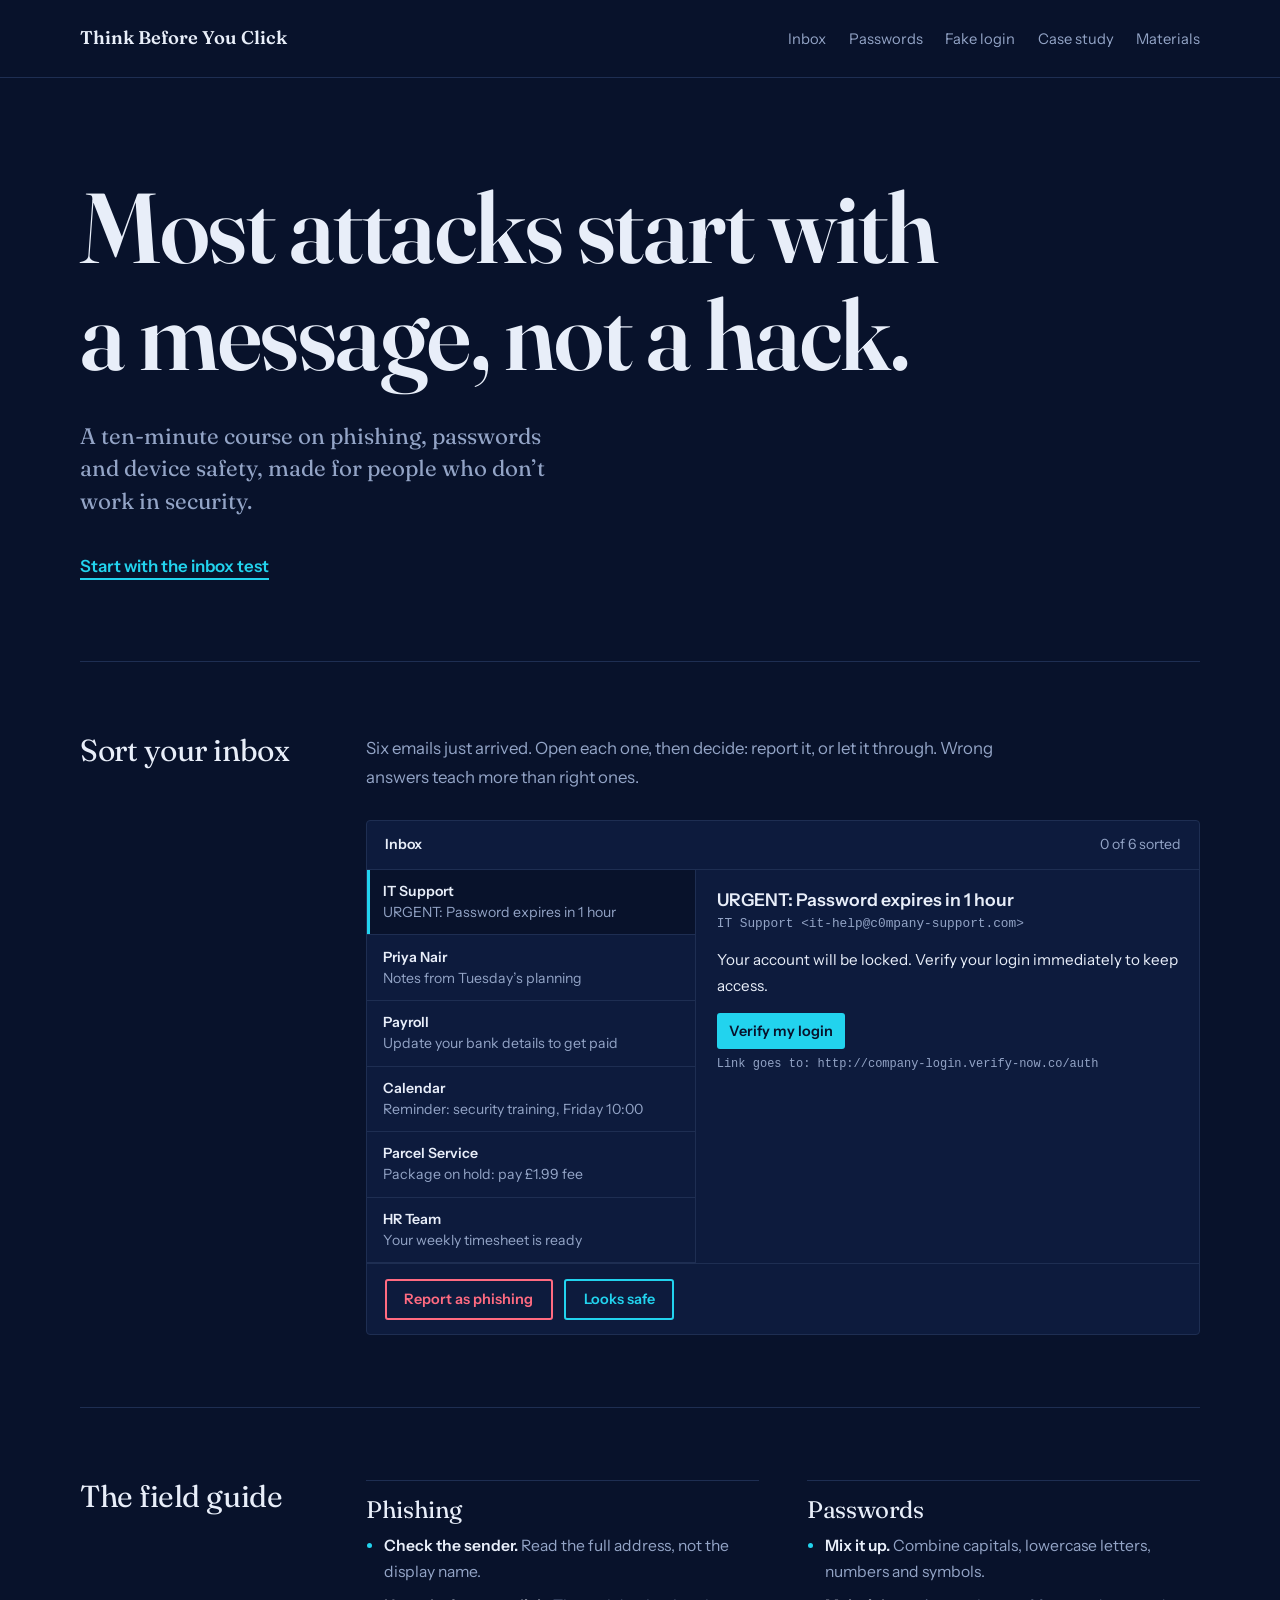
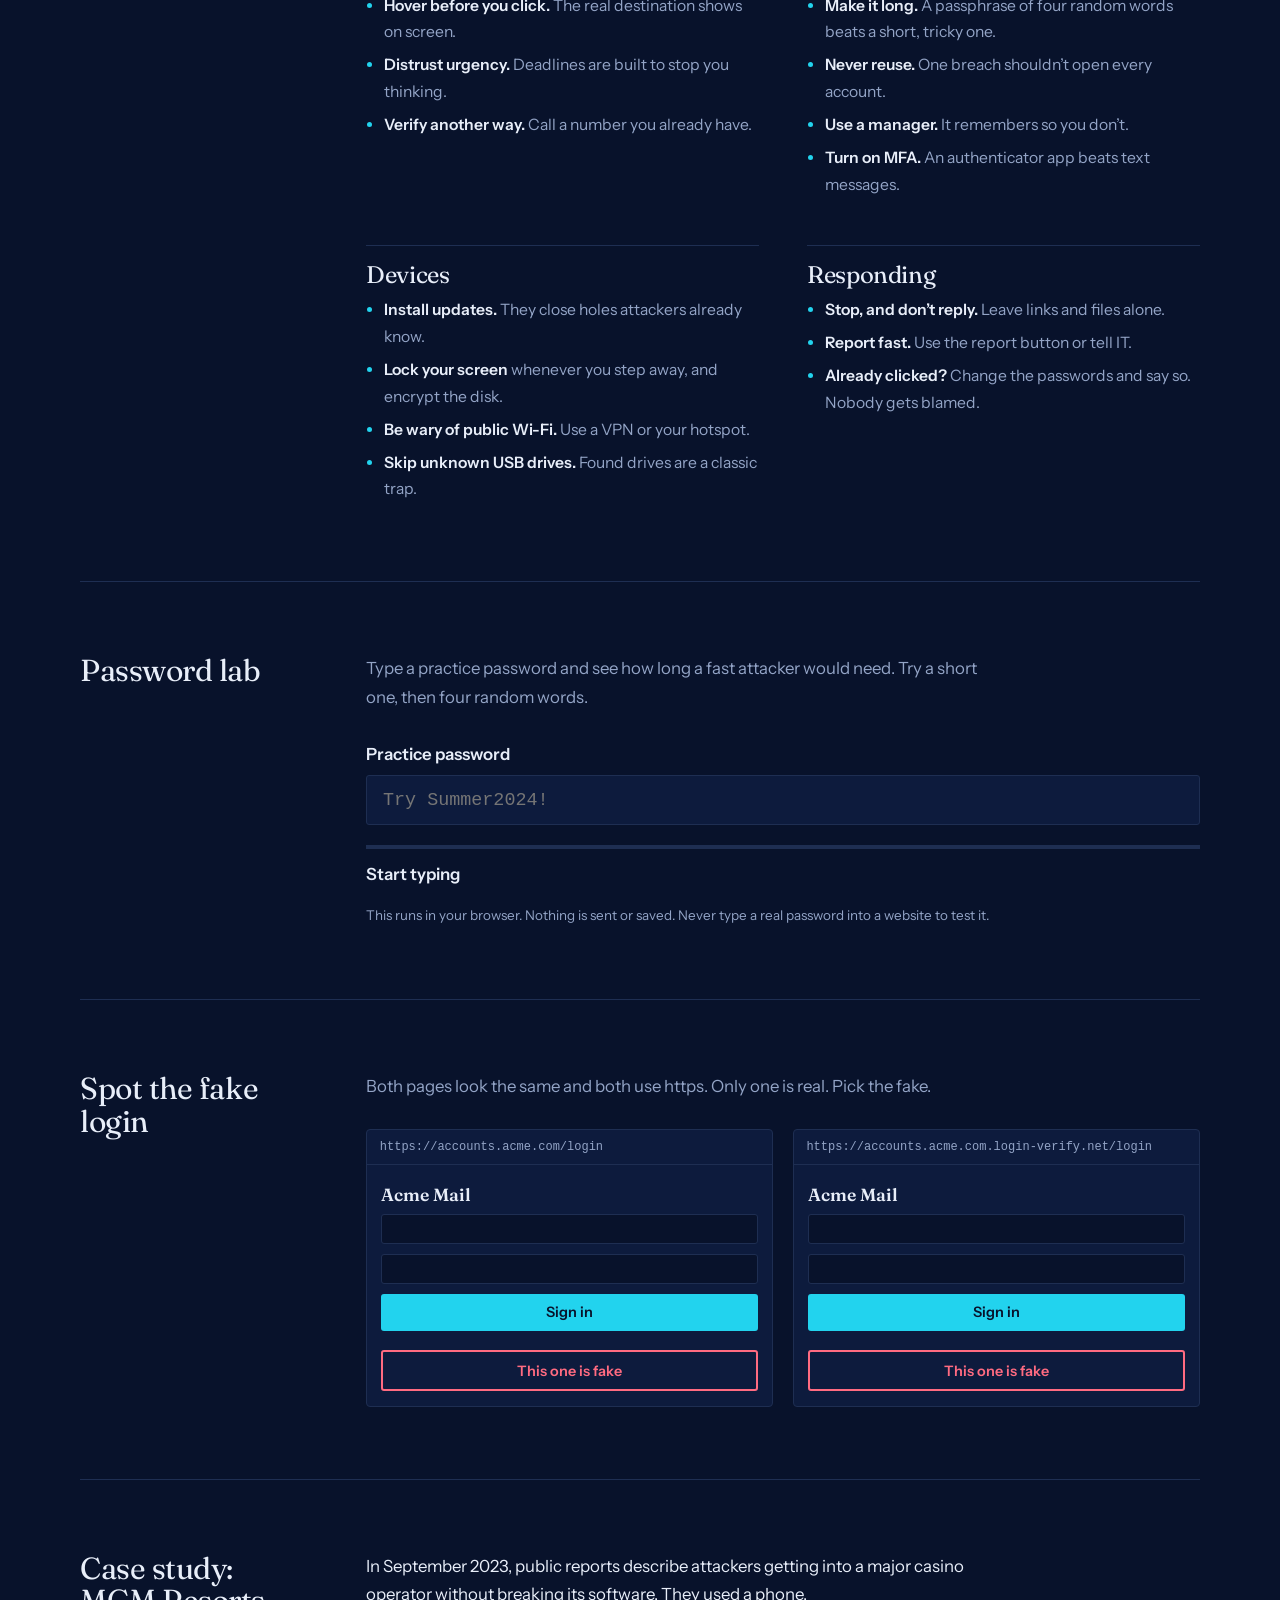
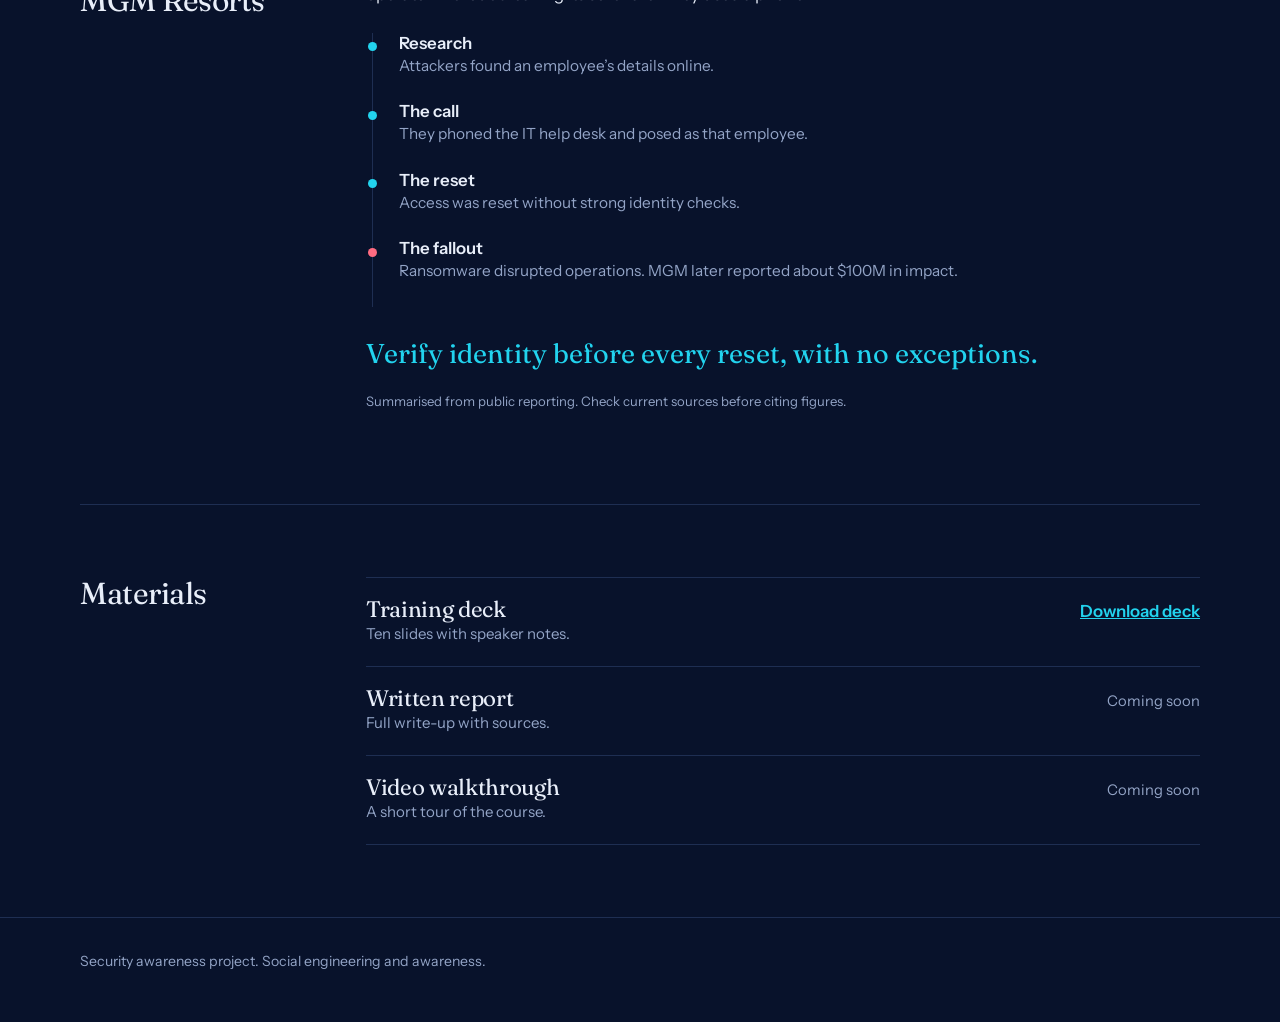
==== commit 67217c84: "Update password tips in the guide section" ====
--- a/index.html
+++ b/index.html
@@ -124,7 +124,7 @@
 
 <section class="ch" id="guide"><h2>The field guide</h2><div class="guide">
   <div><h3>Phishing</h3><ul><li><strong>Check the sender.</strong> Read the full address, not the display name.</li><li><strong>Hover before you click.</strong> The real destination shows on screen.</li><li><strong>Distrust urgency.</strong> Deadlines are built to stop you thinking.</li><li><strong>Verify another way.</strong> Call a number you already have.</li></ul></div>
-  <div><h3>Passwords</h3><ul><li><strong>Use a passphrase.</strong> Four random words beat a short, tricky one.</li><li><strong>Never reuse.</strong> One breach shouldn’t open every account.</li><li><strong>Use a manager.</strong> It remembers so you don’t.</li><li><strong>Turn on MFA.</strong> An authenticator app beats text messages.</li></ul></div>
+  <div><h3>Passwords</h3><ul><li><strong>Mix it up.</strong> Combine capitals, lowercase letters, numbers and symbols.</li><li><strong>Make it long.</strong> A passphrase of four random words beats a short, tricky one.</li><li><strong>Never reuse.</strong> One breach shouldn’t open every account.</li><li><strong>Use a manager.</strong> It remembers so you don’t.</li><li><strong>Turn on MFA.</strong> An authenticator app beats text messages.</li></ul></div>
   <div><h3>Devices</h3><ul><li><strong>Install updates.</strong> They close holes attackers already know.</li><li><strong>Lock your screen</strong> whenever you step away, and encrypt the disk.</li><li><strong>Be wary of public Wi-Fi.</strong> Use a VPN or your hotspot.</li><li><strong>Skip unknown USB drives.</strong> Found drives are a classic trap.</li></ul></div>
   <div><h3>Responding</h3><ul><li><strong>Stop, and don’t reply.</strong> Leave links and files alone.</li><li><strong>Report fast.</strong> Use the report button or tell IT.</li><li><strong>Already clicked?</strong> Change the passwords and say so. Nobody gets blamed.</li></ul></div>
 </div></section>
@@ -209,6 +209,10 @@
 $("lvl").textContent=lv[0];$("time").textContent="Cracked in: "+dur(secs);
 const tips=[];if(p.length<12)tips.push("Aim for 12 or more characters. Length matters most.");
 if(COMMON.some(c=>p.toLowerCase().includes(c)))tips.push("It contains a very common word or pattern.");
+if(!/[A-Z]/.test(p))tips.push("Add a capital letter.");
+if(!/[a-z]/.test(p))tips.push("Add a lowercase letter.");
+if(!/\d/.test(p))tips.push("Add a number.");
+if(!/[^A-Za-z0-9]/.test(p))tips.push("Add a symbol like ! or #.");
 if(/^[a-z]+$/i.test(p)&&p.length<16)tips.push("Try several random words joined together.");
 if(!tips.length)tips.push("Nice. Make it unique for every account and turn on MFA.");
 t.innerHTML=tips.map(x=>`<li>${x}</li>`).join("")});
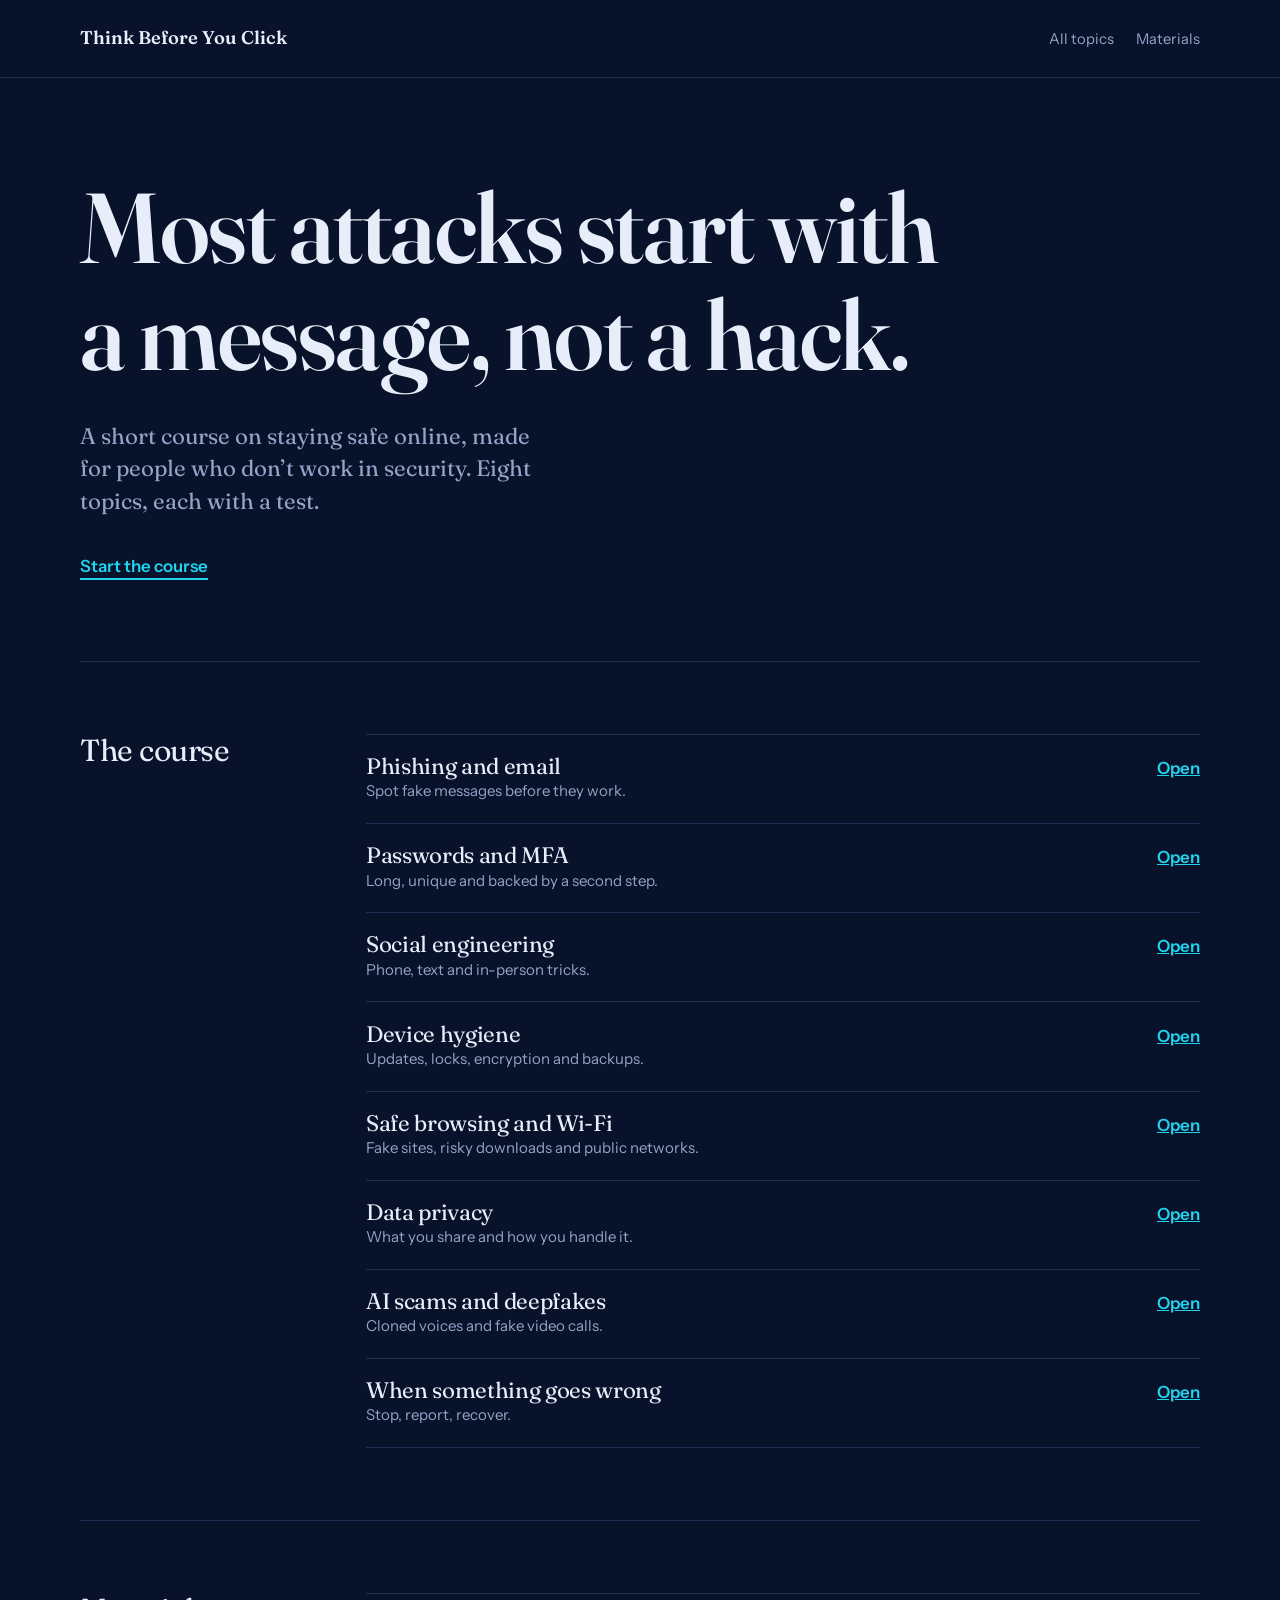
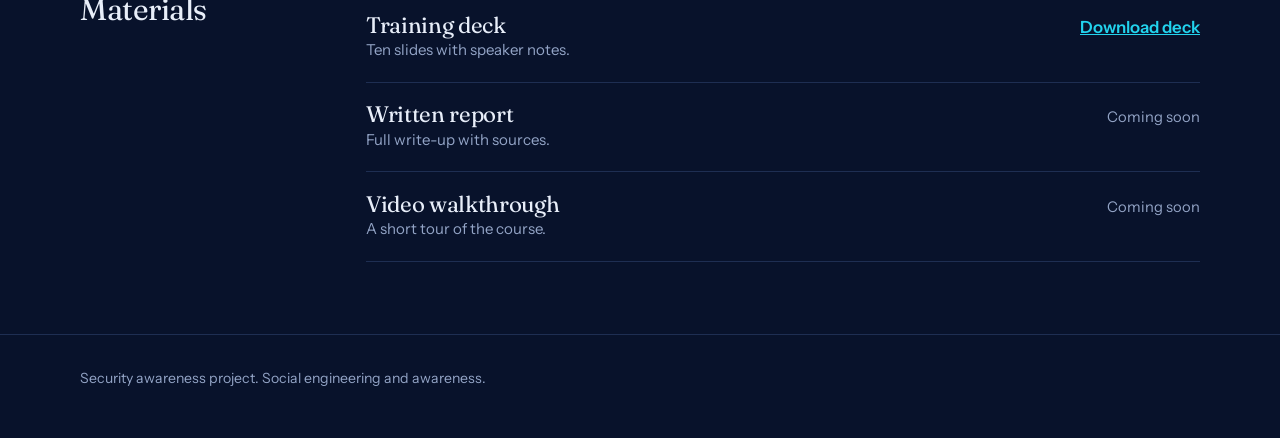
==== commit 2fc087f8: "Split site into topic pages and add six new topics" ====
--- a/index.html
+++ b/index.html
@@ -1,234 +1,12 @@
 <!DOCTYPE html>
-<html lang="en">
-<head>
-<meta charset="utf-8">
-<meta name="viewport" content="width=device-width, initial-scale=1">
-<title>Think Before You Click | Security Awareness Training</title>
-<meta name="description" content="A ten-minute security awareness course on phishing, passwords and device safety, built for people who don’t work in security.">
-<link rel="preconnect" href="https://fonts.googleapis.com">
-<link rel="preconnect" href="https://fonts.gstatic.com" crossorigin>
-<link href="https://fonts.googleapis.com/css2?family=Fraunces:opsz,wght@9..144,400;9..144,600&family=Instrument+Sans:wght@400;500;600&display=swap" rel="stylesheet">
-<style>
-:root{--bg:#08122B;--bg2:#0D1B3D;--tx:#E8EEF9;--mut:#93A4C6;--cy:#22D3EE;--line:#1E2E52;--red:#FF6B81;--ok:#3DDC97;--serif:"Fraunces",Georgia,serif;--sans:"Instrument Sans",system-ui,-apple-system,"Segoe UI",sans-serif;--mono:ui-monospace,Menlo,Consolas,monospace;color-scheme:dark}
-*{box-sizing:border-box;margin:0}
-html{scroll-behavior:smooth}
-body{background:var(--bg);color:var(--tx);font:400 1.05rem/1.7 var(--sans);-webkit-font-smoothing:antialiased}
-:focus-visible{outline:2px solid var(--cy);outline-offset:3px}
-.wrap{width:min(1120px,100% - 2.5rem);margin-inline:auto}
-h1,h2,h3{font-family:var(--serif);font-weight:400;letter-spacing:-.015em;line-height:1.08}
-header{padding:1.5rem 0;border-bottom:1px solid var(--line)}
-header .wrap{display:flex;justify-content:space-between;align-items:baseline;gap:1rem;flex-wrap:wrap}
-.brand{font:600 1.15rem var(--serif);color:var(--tx);text-decoration:none}
-nav a{color:var(--mut);text-decoration:none;margin-left:1.4rem;font-size:.92rem}
-nav a:hover{color:var(--cy)}
-.hero{padding:6rem 0 5rem}
-h1{font-size:clamp(2.9rem,8vw,6.2rem);max-width:15ch;font-weight:600}
-.dek{font:400 1.4rem/1.45 var(--serif);color:var(--mut);max-width:34ch;margin:2rem 0 2.2rem}
-.go{color:var(--cy);font-weight:600;text-decoration:none;border-bottom:2px solid var(--cy);padding-bottom:2px}
-.ch{display:grid;grid-template-columns:minmax(0,230px) minmax(0,1fr);gap:3.5rem;padding:4.5rem 0;border-top:1px solid var(--line)}
-.ch>h2{font-size:1.9rem;position:sticky;top:1.5rem;align-self:start}
-.ch p.in{color:var(--mut);max-width:58ch;margin-bottom:1.8rem}
-.fig{background:var(--bg2);border:1px solid var(--line);border-radius:4px}
-.mh{display:flex;justify-content:space-between;padding:.75rem 1.1rem;border-bottom:1px solid var(--line);font-size:.88rem;color:var(--mut)}
-.mh b{color:var(--tx);font-weight:600}
-.mm{display:grid;grid-template-columns:minmax(0,.85fr) minmax(0,1.3fr);min-height:370px}
-#list{list-style:none;padding:0;border-right:1px solid var(--line)}
-#list button{all:unset;box-sizing:border-box;display:block;width:100%;padding:.7rem 1rem;cursor:pointer;border-bottom:1px solid var(--line);font-size:.88rem;line-height:1.5}
-#list button:hover{background:var(--bg)}
-#list button[aria-selected=true]{background:var(--bg);box-shadow:inset 3px 0 var(--cy)}
-#list b{display:block;font-weight:600}
-#list span{color:var(--mut);display:block;white-space:nowrap;overflow:hidden;text-overflow:ellipsis}
-#list em{font-style:normal;font-size:.78rem;font-weight:600}
-.ok{color:var(--ok)}.no{color:var(--red)}
-#view{padding:1.2rem 1.3rem}
-#view h3{font:600 1.1rem var(--sans);letter-spacing:0;margin-bottom:.4rem}
-.addr{font:400 .8rem var(--mono);color:var(--mut);margin-bottom:1rem;overflow-wrap:anywhere}
-.hl{color:var(--red)!important;text-decoration:underline wavy;text-underline-offset:4px}
-#view p{font-size:.95rem;margin-bottom:.9rem}
-.link{display:inline-block;padding:.35rem .75rem;border-radius:3px;background:var(--cy);color:var(--bg);font-size:.9rem;font-weight:600;margin-bottom:.5rem}
-.target{font:400 .75rem var(--mono);color:var(--mut);overflow-wrap:anywhere}
-.act{display:flex;gap:.7rem;padding:.9rem 1.1rem;border-top:1px solid var(--line);flex-wrap:wrap}
-.b{font:600 .9rem var(--sans);padding:.6rem 1.1rem;border-radius:3px;border:2px solid var(--cy);background:none;color:var(--cy);cursor:pointer}
-.b:hover:not(:disabled){background:var(--cy);color:var(--bg)}
-.b.r{border-color:var(--red);color:var(--red)}
-.b.r:hover:not(:disabled){background:var(--red);color:var(--bg)}
-.b:disabled{opacity:.35;cursor:not-allowed}
-.fb{padding:0 1.3rem;max-height:0;overflow:hidden;font-size:.93rem;transition:max-height .35s,padding .35s;background:var(--bg)}
-.fb.open{max-height:340px;padding:1rem 1.3rem}
-.fb ul{margin:.5rem 0 .75rem 1.1rem;color:var(--mut)}
-.nx{font:600 .9rem var(--sans);background:none;border:0;color:var(--cy);cursor:pointer;padding:0;text-decoration:underline;text-underline-offset:3px}
-.guide{display:grid;grid-template-columns:1fr 1fr;gap:2.5rem 3rem}
-.guide h3{font-size:1.5rem;margin-bottom:.6rem;padding-top:1rem;border-top:1px solid var(--line)}
-.guide ul{padding-left:1.1rem;color:var(--mut);font-size:.98rem}
-.guide li{margin-bottom:.4rem}
-.guide li::marker{color:var(--cy)}
-.guide strong{color:var(--tx);font-weight:600}
-.pw label{display:block;font-weight:600;margin-bottom:.4rem}
-.pw input{width:100%;font:500 1.15rem var(--mono);padding:.85rem 1rem;border:1px solid var(--line);border-radius:3px;background:var(--bg2);color:var(--tx)}
-.pw input:focus{border-color:var(--cy);outline:0}
-.bar{height:4px;background:var(--line);margin:1.2rem 0 .7rem}
-#fill{height:100%;width:0;background:var(--red);transition:width .3s,background .3s}
-.res{display:flex;justify-content:space-between;gap:1rem;flex-wrap:wrap;font-weight:600}
-#tips{margin:.8rem 0 0 1.1rem;color:var(--mut);font-size:.95rem}
-.note{font-size:.84rem;color:var(--mut);margin-top:1rem}
-.pair{display:grid;grid-template-columns:1fr 1fr;gap:1.2rem}
-.fr{border:1px solid var(--line);border-radius:4px;background:var(--bg2);overflow:hidden;display:flex;flex-direction:column}
-.url{font:400 .75rem var(--mono);padding:.6rem .8rem;border-bottom:1px solid var(--line);color:var(--mut);overflow-wrap:anywhere}
-.pane{padding:1.2rem .9rem;display:grid;gap:.6rem}
-.pane b{font:600 1.1rem var(--serif)}
-.pane i{height:30px;border:1px solid var(--line);border-radius:3px;background:var(--bg)}
-.pane u{text-decoration:none;background:var(--cy);color:var(--bg);text-align:center;font-weight:600;padding:.4rem;border-radius:3px;font-size:.9rem}
-.fr .b{margin:0 .9rem .9rem}
-.story p{max-width:60ch;margin-bottom:1.2rem}
-.pull{font:400 1.7rem/1.3 var(--serif);color:var(--cy);max-width:24ch;margin:1.8rem 0}
-.tl{list-style:none;padding:0;border-left:1px solid var(--line);margin:1.5rem 0 1.5rem .4rem}
-.tl li{position:relative;padding:0 0 1.4rem 1.6rem;max-width:56ch}
-.tl li::before{content:"";position:absolute;left:-5px;top:.6rem;width:9px;height:9px;border-radius:50%;background:var(--cy)}
-.tl li:last-child::before{background:var(--red)}
-.tl h3{font:600 1.05rem var(--sans);letter-spacing:0}
-.tl p{color:var(--mut);font-size:.96rem;margin:0}
-.fine{color:var(--mut);font-size:.82rem}
-.mat{list-style:none;padding:0}
-.mat li{display:flex;justify-content:space-between;gap:1rem;align-items:baseline;padding:1.2rem 0;border-top:1px solid var(--line)}
-.mat li:last-child{border-bottom:1px solid var(--line)}
-.mat h3{font-size:1.4rem}
-.mat p{color:var(--mut);font-size:.94rem}
-.mat a{color:var(--cy);font-weight:600;white-space:nowrap}
-.mat span{color:var(--mut);font-size:.92rem;white-space:nowrap}
-footer{border-top:1px solid var(--line);padding:2rem 0 3rem;color:var(--mut);font-size:.88rem}
-@media(max-width:860px){.ch{grid-template-columns:1fr;gap:1.2rem;padding:3.2rem 0}.ch>h2{position:static}.mm,.pair,.guide{grid-template-columns:1fr}#list{border-right:0;border-bottom:1px solid var(--line)}.hero{padding:3.5rem 0}nav a:first-child{margin-left:0}}
-@media(prefers-reduced-motion:reduce){*{transition:none!important;scroll-behavior:auto!important}}
-</style>
-</head>
-<body>
-<header><div class="wrap"><a class="brand" href="#top">Think Before You Click</a>
-<nav aria-label="Primary"><a href="#test">Inbox</a><a href="#passwords">Passwords</a><a href="#login">Fake login</a><a href="#case">Case study</a><a href="#materials">Materials</a></nav></div></header>
-
-<main id="top">
-<div class="wrap hero">
-  <h1>Most attacks start with a message, not a hack.</h1>
-  <p class="dek">A ten-minute course on phishing, passwords and device safety, made for people who don’t work in security.</p>
-  <a class="go" href="#test">Start with the inbox test</a>
-</div>
-
-<div class="wrap">
-<section class="ch" id="test"><h2>Sort your inbox</h2><div>
-  <p class="in">Six emails just arrived. Open each one, then decide: report it, or let it through. Wrong answers teach more than right ones.</p>
-  <div class="fig" role="region" aria-label="Inbox test">
-    <div class="mh"><b>Inbox</b><span id="score" aria-live="polite">0 of 6 sorted</span></div>
-    <div class="mm"><ul id="list" role="listbox" aria-label="Emails"></ul><article id="view" aria-live="polite"></article></div>
-    <div class="act"><button class="b r" id="bp" type="button">Report as phishing</button><button class="b" id="bs" type="button">Looks safe</button></div>
-    <div class="fb" id="fb"></div>
-  </div>
-</div></section>
-
-<section class="ch" id="guide"><h2>The field guide</h2><div class="guide">
-  <div><h3>Phishing</h3><ul><li><strong>Check the sender.</strong> Read the full address, not the display name.</li><li><strong>Hover before you click.</strong> The real destination shows on screen.</li><li><strong>Distrust urgency.</strong> Deadlines are built to stop you thinking.</li><li><strong>Verify another way.</strong> Call a number you already have.</li></ul></div>
-  <div><h3>Passwords</h3><ul><li><strong>Mix it up.</strong> Combine capitals, lowercase letters, numbers and symbols.</li><li><strong>Make it long.</strong> A passphrase of four random words beats a short, tricky one.</li><li><strong>Never reuse.</strong> One breach shouldn’t open every account.</li><li><strong>Use a manager.</strong> It remembers so you don’t.</li><li><strong>Turn on MFA.</strong> An authenticator app beats text messages.</li></ul></div>
-  <div><h3>Devices</h3><ul><li><strong>Install updates.</strong> They close holes attackers already know.</li><li><strong>Lock your screen</strong> whenever you step away, and encrypt the disk.</li><li><strong>Be wary of public Wi-Fi.</strong> Use a VPN or your hotspot.</li><li><strong>Skip unknown USB drives.</strong> Found drives are a classic trap.</li></ul></div>
-  <div><h3>Responding</h3><ul><li><strong>Stop, and don’t reply.</strong> Leave links and files alone.</li><li><strong>Report fast.</strong> Use the report button or tell IT.</li><li><strong>Already clicked?</strong> Change the passwords and say so. Nobody gets blamed.</li></ul></div>
-</div></section>
-
-<section class="ch" id="passwords"><h2>Password lab</h2><div class="pw">
-  <p class="in">Type a practice password and see how long a fast attacker would need. Try a short one, then four random words.</p>
-  <label for="pw">Practice password</label>
-  <input id="pw" type="text" autocomplete="off" spellcheck="false" placeholder="Try Summer2024!">
-  <div class="bar" aria-hidden="true"><div id="fill"></div></div>
-  <div class="res" aria-live="polite"><span id="lvl">Start typing</span><span id="time"></span></div>
-  <ul id="tips"></ul>
-  <p class="note">This runs in your browser. Nothing is sent or saved. Never type a real password into a website to test it.</p>
-</div></section>
-
-<section class="ch" id="login"><h2>Spot the fake login</h2><div>
-  <p class="in">Both pages look the same and both use https. Only one is real. Pick the fake.</p>
-  <div class="pair" id="pair"></div>
-  <div class="fb" id="fb2"></div>
-</div></section>
-
-<section class="ch" id="case"><h2>Case study: MGM Resorts</h2><div class="story">
-  <p>In September 2023, public reports describe attackers getting into a major casino operator without breaking its software. They used a phone.</p>
-  <ol class="tl">
-    <li><h3>Research</h3><p>Attackers found an employee’s details online.</p></li>
-    <li><h3>The call</h3><p>They phoned the IT help desk and posed as that employee.</p></li>
-    <li><h3>The reset</h3><p>Access was reset without strong identity checks.</p></li>
-    <li><h3>The fallout</h3><p>Ransomware disrupted operations. MGM later reported about $100M in impact.</p></li>
-  </ol>
-  <p class="pull">Verify identity before every reset, with no exceptions.</p>
-  <p class="fine">Summarised from public reporting. Check current sources before citing figures.</p>
-</div></section>
-
+<html lang="en"><head><meta charset="utf-8"><meta name="viewport" content="width=device-width, initial-scale=1"><title>Security Awareness Training | Think Before You Click</title><link rel="preconnect" href="https://fonts.googleapis.com"><link rel="preconnect" href="https://fonts.gstatic.com" crossorigin><link href="https://fonts.googleapis.com/css2?family=Fraunces:opsz,wght@9..144,400;9..144,600&family=Instrument+Sans:wght@400;500;600&display=swap" rel="stylesheet"><link rel="stylesheet" href="style.css"></head><body>
+<header><div class="wrap"><a class="brand" href="index.html">Think Before You Click</a><nav aria-label="Primary"><a href="index.html#topics">All topics</a><a href="index.html#materials">Materials</a></nav></div></header><main>
+<div class="wrap hero"><h1>Most attacks start with a message, not a hack.</h1><p class="dek">A short course on staying safe online, made for people who don’t work in security. Eight topics, each with a test.</p><a class="go" href="#topics">Start the course</a></div><div class="wrap"><section class="ch" id="topics"><h2>The course</h2><ul class="mat"><li><div><h3>Phishing and email</h3><p>Spot fake messages before they work.</p></div><a href="phishing.html">Open</a></li><li><div><h3>Passwords and MFA</h3><p>Long, unique and backed by a second step.</p></div><a href="passwords.html">Open</a></li><li><div><h3>Social engineering</h3><p>Phone, text and in-person tricks.</p></div><a href="social.html">Open</a></li><li><div><h3>Device hygiene</h3><p>Updates, locks, encryption and backups.</p></div><a href="devices.html">Open</a></li><li><div><h3>Safe browsing and Wi-Fi</h3><p>Fake sites, risky downloads and public networks.</p></div><a href="browsing.html">Open</a></li><li><div><h3>Data privacy</h3><p>What you share and how you handle it.</p></div><a href="privacy.html">Open</a></li><li><div><h3>AI scams and deepfakes</h3><p>Cloned voices and fake video calls.</p></div><a href="ai.html">Open</a></li><li><div><h3>When something goes wrong</h3><p>Stop, report, recover.</p></div><a href="response.html">Open</a></li></ul></section>
 <section class="ch" id="materials"><h2>Materials</h2>
   <ul class="mat">
     <li><div><h3>Training deck</h3><p>Ten slides with speaker notes.</p></div><a href="Security_Awareness_Training_Deck.pptx" download>Download deck</a></li>
     <li><div><h3>Written report</h3><p>Full write-up with sources.</p></div><span>Coming soon</span></li>
     <li><div><h3>Video walkthrough</h3><p>A short tour of the course.</p></div><span>Coming soon</span></li>
   </ul>
-</section>
-</div>
-</main>
-<footer><div class="wrap">Security awareness project. Social engineering and awareness.</div></footer>
-
-<script>
-const E=[
-{f:"IT Support",a:"it-help@c0mpany-support.com",s:"URGENT: Password expires in 1 hour",b:"Your account will be locked. Verify your login immediately to keep access.",l:["Verify my login","http://company-login.verify-now.co/auth"],p:1,c:["The sender domain uses a zero in place of the letter o.","An artificial one-hour deadline pushes you to act fast.","The link goes to a site that isn’t your company’s."],h:["a","t"]},
-{f:"Priya Nair",a:"priya.nair@acme.com",s:"Notes from Tuesday’s planning",b:"Hi, here are the notes we agreed I’d share. Shout if I missed anything. Thanks!",l:0,p:0,c:["A known colleague on the real company domain.","You were expecting it, and it asks for nothing."],h:[]},
-{f:"Payroll",a:"payroll@acme-hr.net",s:"Update your bank details to get paid",b:"We’re changing providers. Confirm your bank details today or your next payment may be delayed.",l:["Update details","https://acme-hr.net/payroll/update"],p:1,c:["The domain is acme-hr.net, not your company’s own.","Unexpected requests for bank details are a classic scam.","It pairs a deadline with a threat to your pay."],h:["a","t"]},
-{f:"Calendar",a:"no-reply@acme.com",s:"Reminder: security training, Friday 10:00",b:"This is a reminder of the session you accepted last week. No action is needed.",l:0,p:0,c:["Real company domain and a meeting you already accepted.","No links, no urgency, nothing to enter."],h:[]},
-{f:"Parcel Service",a:"redelivery@parcel-track.help",s:"Package on hold: pay £1.99 fee",b:"We couldn’t deliver your parcel. Pay a small fee within 24 hours or it will be returned.",l:["Pay redelivery fee","http://parcel-track.help/pay"],p:1,c:["You weren’t expecting a parcel.","A tiny fee is a trick to capture your card details.","The sender and link use an odd .help domain."],h:["a","t"]},
-{f:"HR Team",a:"hr@acme.com",s:"Your weekly timesheet is ready",b:"Your timesheet for this week is ready to review in the usual place.",l:["Open timesheet","https://intranet.acme.com/timesheet"],p:0,c:["The sender and link both use the real company domain.","It’s a routine message you expect every week.","Not every link is bad. Check where it really goes."],h:[]}
-];
-const $=id=>document.getElementById(id),N=E.length;
-let cur=0,res=Array(N).fill(null);
-function list(){$("list").innerHTML=E.map((e,i)=>`<li><button type="button" role="option" data-i="${i}" aria-selected="${i===cur}"><b>${e.f}</b><span>${e.s}</span>${res[i]===null?"":res[i]?'<em class="ok">Correct</em>':'<em class="no">Missed</em>'}</button></li>`).join("")}
-function view(){const e=E[cur],d=res[cur]!==null,h=d?e.h:[];
-$("view").innerHTML=`<h3>${e.s}</h3><div class="addr${h.includes("a")?" hl":""}">${e.f} &lt;${e.a}&gt;</div><p>${e.b}</p>`+(e.l?`<span class="link">${e.l[0]}</span><div class="target${h.includes("t")?" hl":""}">Link goes to: ${e.l[1]}</div>`:"");
-$("bp").disabled=$("bs").disabled=d}
-function pick(i){cur=i;list();view();$("fb").classList.remove("open");$("fb").innerHTML=""}
-function msg(s){return s>=6?"Perfect. You’d make a great human firewall.":s>=4?"Solid instincts. Review the clues you missed.":"Phishing is built to fool people, so don’t worry. Run it again and watch the sender and link."}
-function ans(g){if(res[cur]!==null)return;const e=E[cur],ok=g===e.p;res[cur]=ok;
-const n=res.filter(r=>r!==null).length,sc=res.filter(r=>r).length,end=n===N;
-$("score").textContent=end?sc+" of "+N+" correct":n+" of "+N+" sorted";
-$("fb").innerHTML=`<strong class="${ok?"ok":"no"}">${ok?"Correct.":"Not quite."}</strong> This one is ${e.p?"phishing":"legitimate"}.<ul>${e.c.map(c=>`<li>${c}</li>`).join("")}</ul>`+(end?`<p><strong>${sc} of ${N}.</strong> ${msg(sc)}</p><button class="nx" id="next" type="button">Try again</button>`:'<button class="nx" id="next" type="button">Next email</button>');
-$("fb").classList.add("open");list();view();
-$("next").onclick=()=>{if(end){res=Array(N).fill(null);$("score").textContent="0 of "+N+" sorted";pick(0)}else{const x=res.findIndex(r=>r===null);pick(x);$("list").querySelector(`[data-i="${x}"]`).focus()}}}
-$("list").addEventListener("click",ev=>{const b=ev.target.closest("button");if(b)pick(+b.dataset.i)});
-$("bp").onclick=()=>ans(1);$("bs").onclick=()=>ans(0);pick(0);
-
-const COMMON=["password","123456","qwerty","letmein","welcome","admin","iloveyou","abc123","monkey","dragon","football","111111"];
-function rate(p){let pool=0;if(/[a-z]/.test(p))pool+=26;if(/[A-Z]/.test(p))pool+=26;if(/\d/.test(p))pool+=10;if(/[^A-Za-z0-9]/.test(p))pool+=32;
-let bits=p.length*Math.log2(pool||1);const lo=p.toLowerCase();
-if(COMMON.some(c=>lo.includes(c)))bits=Math.min(bits,22);
-if(/^(.)\1+$/.test(p))bits=Math.min(bits,10);
-if(/(0123|1234|2345|abcd|qwer)/i.test(p))bits-=10;
-return Math.max(bits,1)}
-function dur(s){if(s<1)return"instantly";if(s<60)return Math.round(s)+" seconds";if(s<3600)return Math.round(s/60)+" minutes";if(s<86400)return Math.round(s/3600)+" hours";if(s<2.6e6)return Math.round(s/86400)+" days";if(s<3.15e7)return Math.round(s/2.6e6)+" months";if(s<3.15e9)return Math.round(s/3.15e7)+" years";return"centuries or more"}
-$("pw").addEventListener("input",ev=>{const p=ev.target.value,f=$("fill"),t=$("tips");
-if(!p){f.style.width="0";$("lvl").textContent="Start typing";$("time").textContent="";t.innerHTML="";return}
-const b=rate(p),secs=Math.pow(2,b)/2/1e10,lv=b<35?["Weak","var(--red)"]:b<60?["Fair","#F0B429"]:b<80?["Strong","var(--ok)"]:["Excellent","var(--ok)"];
-f.style.width=Math.min(b/90,1)*100+"%";f.style.background=lv[1];
-$("lvl").textContent=lv[0];$("time").textContent="Cracked in: "+dur(secs);
-const tips=[];if(p.length<12)tips.push("Aim for 12 or more characters. Length matters most.");
-if(COMMON.some(c=>p.toLowerCase().includes(c)))tips.push("It contains a very common word or pattern.");
-if(!/[A-Z]/.test(p))tips.push("Add a capital letter.");
-if(!/[a-z]/.test(p))tips.push("Add a lowercase letter.");
-if(!/\d/.test(p))tips.push("Add a number.");
-if(!/[^A-Za-z0-9]/.test(p))tips.push("Add a symbol like ! or #.");
-if(/^[a-z]+$/i.test(p)&&p.length<16)tips.push("Try several random words joined together.");
-if(!tips.length)tips.push("Nice. Make it unique for every account and turn on MFA.");
-t.innerHTML=tips.map(x=>`<li>${x}</li>`).join("")});
-
-const L=[
-{u:["https://accounts.acme.com/login","https://accounts.acme.com.login-verify.net/login"],fake:1,why:"Read an address up to the first single slash and work backwards. The real domain here is login-verify.net. “accounts.acme.com” is just a subdomain placed in front to fool you."},
-{u:["https://mail.acrne.com/login","https://mail.acme.com/login"],fake:0,why:"The letters “rn” stand in for “m”, so it reads acrne, not acme. Lookalike letters are easy to miss at a glance."}];
-let r=0;
-function round(){const q=L[r];$("fb2").classList.remove("open");$("fb2").innerHTML="";
-$("pair").innerHTML=q.u.map((u,i)=>`<div class="fr"><div class="url">${u}</div><div class="pane"><b>Acme Mail</b><i></i><i></i><u>Sign in</u></div><button class="b r" type="button" data-i="${i}">This one is fake</button></div>`).join("")}
-$("pair").addEventListener("click",ev=>{const b=ev.target.closest("button");if(!b)return;
-const q=L[r],ok=+b.dataset.i===q.fake,last=r===L.length-1;
-$("pair").querySelectorAll("button").forEach(x=>x.disabled=true);
-$("fb2").innerHTML=`<strong class="${ok?"ok":"no"}">${ok?"Correct.":"Not quite."}</strong> The fake is the ${q.fake?"second":"first"} page.<p style="margin:.5rem 0;color:var(--mut)">${q.why} A padlock only shows the connection is encrypted, not that the site is honest.</p><button class="nx" id="n2" type="button">${last?"Play again":"Next round"}</button>`;
-$("fb2").classList.add("open");$("n2").onclick=()=>{r=last?0:r+1;round()}});
-round();
-</script>
-</body>
-</html>
+</section></div>
+</main><footer><div class="wrap">Security awareness project. Social engineering and awareness.</div></footer></body></html>
--- a/style.css
+++ b/style.css
@@ -0,0 +1,95 @@
+:root{--bg:#08122B;--bg2:#0D1B3D;--tx:#E8EEF9;--mut:#93A4C6;--cy:#22D3EE;--line:#1E2E52;--red:#FF6B81;--ok:#3DDC97;--serif:"Fraunces",Georgia,serif;--sans:"Instrument Sans",system-ui,-apple-system,"Segoe UI",sans-serif;--mono:ui-monospace,Menlo,Consolas,monospace;color-scheme:dark}
+*{box-sizing:border-box;margin:0}
+html{scroll-behavior:smooth}
+body{background:var(--bg);color:var(--tx);font:400 1.05rem/1.7 var(--sans);-webkit-font-smoothing:antialiased}
+:focus-visible{outline:2px solid var(--cy);outline-offset:3px}
+.wrap{width:min(1120px,100% - 2.5rem);margin-inline:auto}
+h1,h2,h3{font-family:var(--serif);font-weight:400;letter-spacing:-.015em;line-height:1.08}
+header{padding:1.5rem 0;border-bottom:1px solid var(--line)}
+header .wrap{display:flex;justify-content:space-between;align-items:baseline;gap:1rem;flex-wrap:wrap}
+.brand{font:600 1.15rem var(--serif);color:var(--tx);text-decoration:none}
+nav a{color:var(--mut);text-decoration:none;margin-left:1.4rem;font-size:.92rem}
+nav a:hover{color:var(--cy)}
+.hero{padding:6rem 0 5rem}
+h1{font-size:clamp(2.9rem,8vw,6.2rem);max-width:15ch;font-weight:600}
+.dek{font:400 1.4rem/1.45 var(--serif);color:var(--mut);max-width:34ch;margin:2rem 0 2.2rem}
+.go{color:var(--cy);font-weight:600;text-decoration:none;border-bottom:2px solid var(--cy);padding-bottom:2px}
+.ch{display:grid;grid-template-columns:minmax(0,230px) minmax(0,1fr);gap:3.5rem;padding:4.5rem 0;border-top:1px solid var(--line)}
+.ch>h2{font-size:1.9rem;position:sticky;top:1.5rem;align-self:start}
+.ch p.in{color:var(--mut);max-width:58ch;margin-bottom:1.8rem}
+.fig{background:var(--bg2);border:1px solid var(--line);border-radius:4px}
+.mh{display:flex;justify-content:space-between;padding:.75rem 1.1rem;border-bottom:1px solid var(--line);font-size:.88rem;color:var(--mut)}
+.mh b{color:var(--tx);font-weight:600}
+.mm{display:grid;grid-template-columns:minmax(0,.85fr) minmax(0,1.3fr);min-height:370px}
+#list{list-style:none;padding:0;border-right:1px solid var(--line)}
+#list button{all:unset;box-sizing:border-box;display:block;width:100%;padding:.7rem 1rem;cursor:pointer;border-bottom:1px solid var(--line);font-size:.88rem;line-height:1.5}
+#list button:hover{background:var(--bg)}
+#list button[aria-selected=true]{background:var(--bg);box-shadow:inset 3px 0 var(--cy)}
+#list b{display:block;font-weight:600}
+#list span{color:var(--mut);display:block;white-space:nowrap;overflow:hidden;text-overflow:ellipsis}
+#list em{font-style:normal;font-size:.78rem;font-weight:600}
+.ok{color:var(--ok)}.no{color:var(--red)}
+#view{padding:1.2rem 1.3rem}
+#view h3{font:600 1.1rem var(--sans);letter-spacing:0;margin-bottom:.4rem}
+.addr{font:400 .8rem var(--mono);color:var(--mut);margin-bottom:1rem;overflow-wrap:anywhere}
+.hl{color:var(--red)!important;text-decoration:underline wavy;text-underline-offset:4px}
+#view p{font-size:.95rem;margin-bottom:.9rem}
+.link{display:inline-block;padding:.35rem .75rem;border-radius:3px;background:var(--cy);color:var(--bg);font-size:.9rem;font-weight:600;margin-bottom:.5rem}
+.target{font:400 .75rem var(--mono);color:var(--mut);overflow-wrap:anywhere}
+.act{display:flex;gap:.7rem;padding:.9rem 1.1rem;border-top:1px solid var(--line);flex-wrap:wrap}
+.b{font:600 .9rem var(--sans);padding:.6rem 1.1rem;border-radius:3px;border:2px solid var(--cy);background:none;color:var(--cy);cursor:pointer}
+.b:hover:not(:disabled){background:var(--cy);color:var(--bg)}
+.b.r{border-color:var(--red);color:var(--red)}
+.b.r:hover:not(:disabled){background:var(--red);color:var(--bg)}
+.b:disabled{opacity:.35;cursor:not-allowed}
+.fb{padding:0 1.3rem;max-height:0;overflow:hidden;font-size:.93rem;transition:max-height .35s,padding .35s;background:var(--bg)}
+.fb.open{max-height:340px;padding:1rem 1.3rem}
+.fb ul{margin:.5rem 0 .75rem 1.1rem;color:var(--mut)}
+.nx{font:600 .9rem var(--sans);background:none;border:0;color:var(--cy);cursor:pointer;padding:0;text-decoration:underline;text-underline-offset:3px}
+.guide{display:grid;grid-template-columns:1fr 1fr;gap:2.5rem 3rem}
+.guide h3{font-size:1.5rem;margin-bottom:.6rem;padding-top:1rem;border-top:1px solid var(--line)}
+.guide ul{padding-left:1.1rem;color:var(--mut);font-size:.98rem}
+.guide li{margin-bottom:.4rem}
+.guide li::marker{color:var(--cy)}
+.guide strong{color:var(--tx);font-weight:600}
+.pw label{display:block;font-weight:600;margin-bottom:.4rem}
+.pw input{width:100%;font:500 1.15rem var(--mono);padding:.85rem 1rem;border:1px solid var(--line);border-radius:3px;background:var(--bg2);color:var(--tx)}
+.pw input:focus{border-color:var(--cy);outline:0}
+.bar{height:4px;background:var(--line);margin:1.2rem 0 .7rem}
+#fill{height:100%;width:0;background:var(--red);transition:width .3s,background .3s}
+.res{display:flex;justify-content:space-between;gap:1rem;flex-wrap:wrap;font-weight:600}
+#tips{margin:.8rem 0 0 1.1rem;color:var(--mut);font-size:.95rem}
+.note{font-size:.84rem;color:var(--mut);margin-top:1rem}
+.pair{display:grid;grid-template-columns:1fr 1fr;gap:1.2rem}
+.fr{border:1px solid var(--line);border-radius:4px;background:var(--bg2);overflow:hidden;display:flex;flex-direction:column}
+.url{font:400 .75rem var(--mono);padding:.6rem .8rem;border-bottom:1px solid var(--line);color:var(--mut);overflow-wrap:anywhere}
+.pane{padding:1.2rem .9rem;display:grid;gap:.6rem}
+.pane b{font:600 1.1rem var(--serif)}
+.pane i{height:30px;border:1px solid var(--line);border-radius:3px;background:var(--bg)}
+.pane u{text-decoration:none;background:var(--cy);color:var(--bg);text-align:center;font-weight:600;padding:.4rem;border-radius:3px;font-size:.9rem}
+.fr .b{margin:0 .9rem .9rem}
+.opt{font:500 1rem var(--sans);text-align:left;padding:1.2rem;border:1px solid var(--line);border-radius:4px;background:var(--bg2);color:var(--tx);cursor:pointer;overflow-wrap:anywhere}
+.opt.m{font-family:var(--mono)}
+.opt:hover:not(:disabled){border-color:var(--cy)}
+.opt:disabled{cursor:default;opacity:.7}
+.story p{max-width:60ch;margin-bottom:1.2rem}
+.pull{font:400 1.7rem/1.3 var(--serif);color:var(--cy);max-width:24ch;margin:1.8rem 0}
+.tl{list-style:none;padding:0;border-left:1px solid var(--line);margin:1.5rem 0 1.5rem .4rem}
+.tl li{position:relative;padding:0 0 1.4rem 1.6rem;max-width:56ch}
+.tl li::before{content:"";position:absolute;left:-5px;top:.6rem;width:9px;height:9px;border-radius:50%;background:var(--cy)}
+.tl li:last-child::before{background:var(--red)}
+.tl h3{font:600 1.05rem var(--sans);letter-spacing:0}
+.tl p{color:var(--mut);font-size:.96rem;margin:0}
+.fine{color:var(--mut);font-size:.82rem}
+.mat{list-style:none;padding:0}
+.mat li{display:flex;justify-content:space-between;gap:1rem;align-items:baseline;padding:1.2rem 0;border-top:1px solid var(--line)}
+.mat li:last-child{border-bottom:1px solid var(--line)}
+.mat h3{font-size:1.4rem}
+.mat p{color:var(--mut);font-size:.94rem}
+.mat a{color:var(--cy);font-weight:600;white-space:nowrap}
+.mat span{color:var(--mut);font-size:.92rem;white-space:nowrap}
+footer{border-top:1px solid var(--line);padding:2rem 0 3rem;color:var(--mut);font-size:.88rem}
+@media(max-width:860px){.ch{grid-template-columns:1fr;gap:1.2rem;padding:3.2rem 0}.ch>h2{position:static}.mm,.pair,.guide{grid-template-columns:1fr}#list{border-right:0;border-bottom:1px solid var(--line)}.hero{padding:3.5rem 0}nav a:first-child{margin-left:0}}
+@media(prefers-reduced-motion:reduce){*{transition:none!important;scroll-behavior:auto!important}}
+
+.t{font-size:clamp(2.4rem,6vw,4.4rem)!important;max-width:18ch}.opt{margin:0}
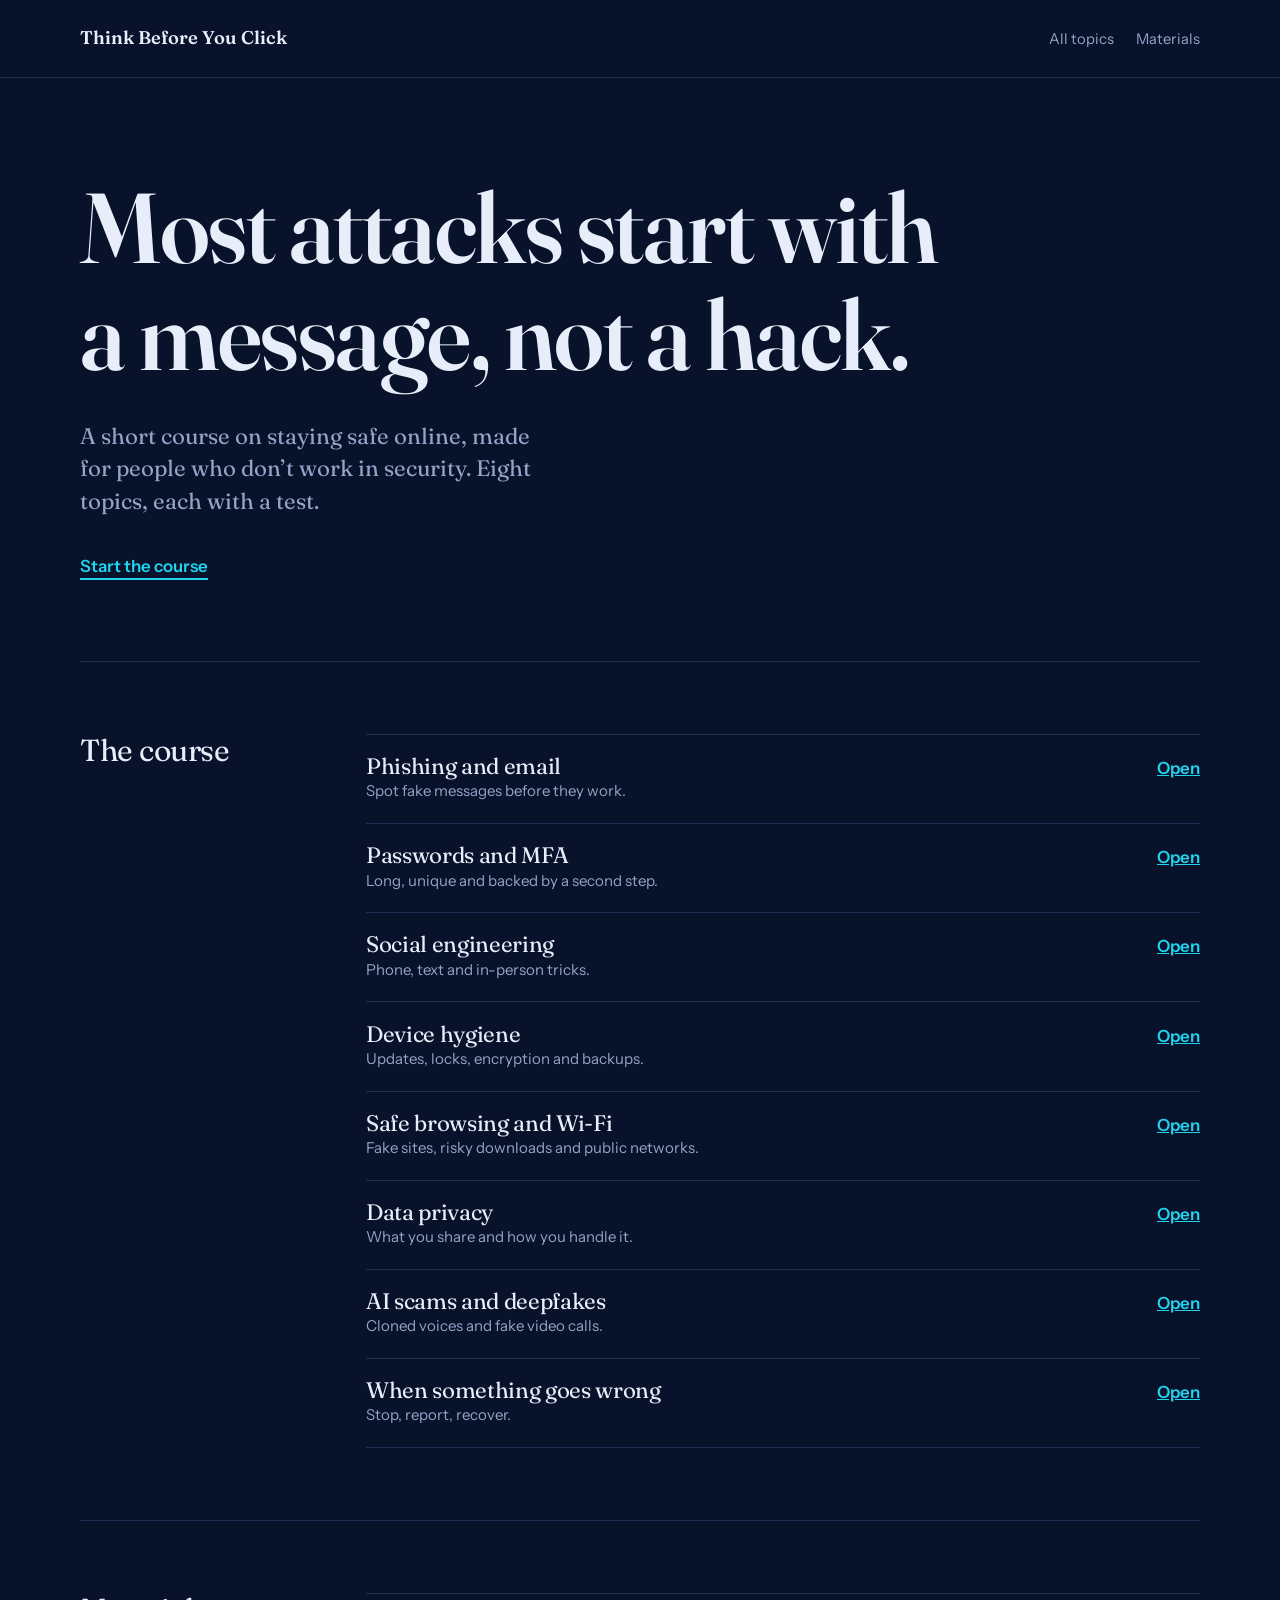
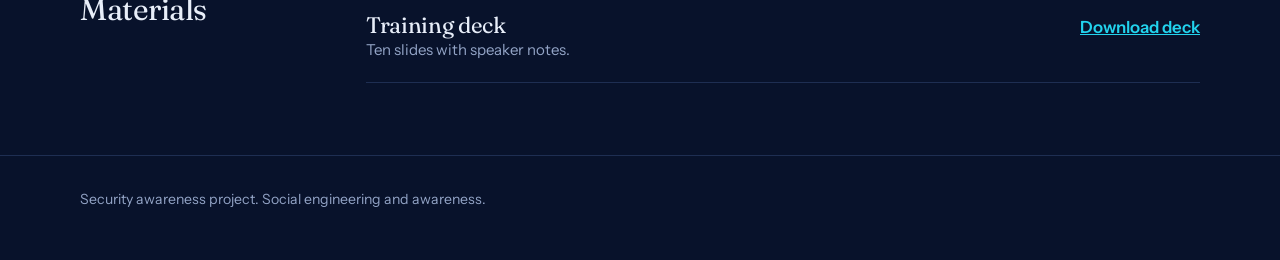
==== commit 16445ce5: "Remove placeholder materials" ====
--- a/index.html
+++ b/index.html
@@ -5,8 +5,6 @@
 <section class="ch" id="materials"><h2>Materials</h2>
   <ul class="mat">
     <li><div><h3>Training deck</h3><p>Ten slides with speaker notes.</p></div><a href="Security_Awareness_Training_Deck.pptx" download>Download deck</a></li>
-    <li><div><h3>Written report</h3><p>Full write-up with sources.</p></div><span>Coming soon</span></li>
-    <li><div><h3>Video walkthrough</h3><p>A short tour of the course.</p></div><span>Coming soon</span></li>
   </ul>
 </section></div>
 </main><footer><div class="wrap">Security awareness project. Social engineering and awareness.</div></footer></body></html>
